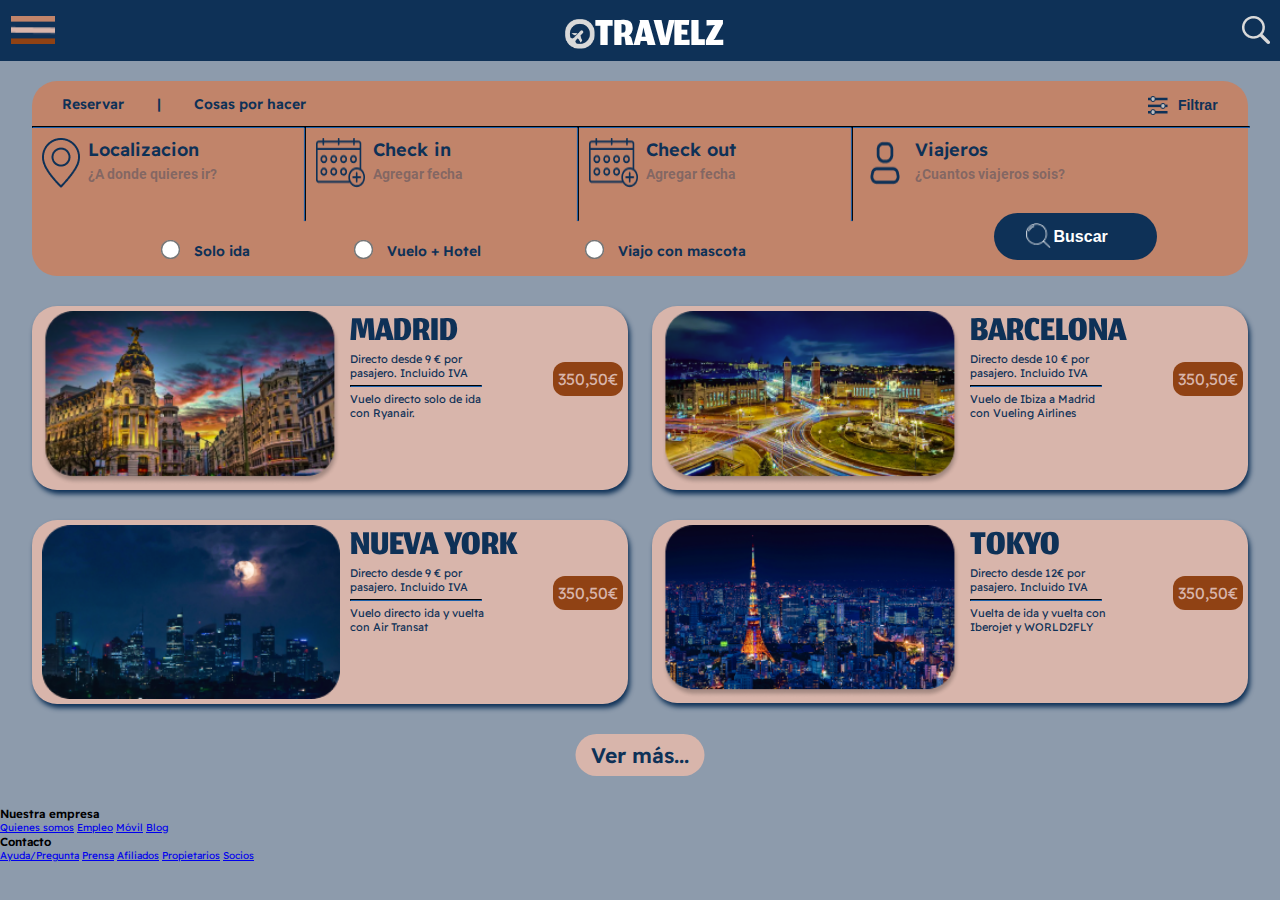
==== index.html @ 7f569a16 "Update index.html" ====
<!DOCTYPE html>
<html lang="en">

<head>
    <meta charset="UTF-8">
    <meta name="viewport" content="width=device-width, initial-scale=1.0">
    <link rel="preconnect" href="https://fonts.googleapis.com">
    <link rel="preconnect" href="https://fonts.gstatic.com" crossorigin>
    <link href="https://fonts.googleapis.com/css2?family=Roboto:wght@400;700;900&display=swap" rel="stylesheet">

    <title>Document</title>
    <link rel="stylesheet" href="estilo.css">
    <title>Travelz</title>
</head>

<body>
    <!--Barra superior con Menu hamburguesa y lupa de búsqueda-->
    <header class="cabecera">
        <button><img src="imagenes/MenuDesplegable+.png" alt="Menu Desplegable"></button>
        <div>
            <img src="imagenes/Symbol.png" alt="simbolo avion">
            <h1>TRAVELZ</h1>
        </div>
        <ul>
            <li><button>Inicio</button></li>
            <li><button>Precios</button></li>
            <li><button>Guia de paises<img src="imagenes/Polygon 2.png" alt="Desplegable"></button></li>
            <li><button>Soporte</button></li>
            <li><button>Idiomas<img src="imagenes/Polygon 2.png" alt="Desplegable"></button></li>
        </ul>
        <button class="btn-buscador"><img src="imagenes\lupa.png" alt="lupa"></button>
    </header>

    <div class="clearfix"></div>

    <!--Formulario para buscar vuelos -->
    <section class="contenedor buscador">
        <div class="contenedor filtros">
            <button><img src="imagenes/filtrar.png" alt="filtrar"><span>Filtrar</span></button>
            <div>
                <a href="#">Reservar</a>
                <span>|</span>
                <a href="#">Cosas por hacer</a>
            </div>
        </div>
        <hr class="separadorForm"/>
        <form action="" class="formulario">
            <div class="localizacion">
                <img src="imagenes/ubicacion.png" alt="ubicacion">
                <label> Localizacion<br />
                    <input type="text" placeholder="¿A donde quieres ir?">
                </label>
            </div>
            <hr>
            <div class="checkin">
                <img src="imagenes/calendario.png" alt="calendario">
                <label> Check in<br />
                    <input type="text" placeholder="Agregar fecha">
                </label>
            </div>
            <hr>
            <div class="checkout">
                <img src="imagenes/calendario.png" alt="calendario">
                <label> Check out<br />
                    <input type="text" placeholder="Agregar fecha">
                </label>
            </div>
            <hr>
            <div class="viajeros">
                <img src="imagenes/Personmonigote.png" alt="monigote">
                <label> Viajeros<br />
                    <input type="text" placeholder="¿Cuantos viajeros sois?">
                </label>
            </div>
            
            <div class="clearfix"></div>

            <div class="opcionales">
                <label for=""><input type="radio" name="radio" id="">Solo ida</label>
                <label for=""><input type="radio" name="radio" id="">Vuelo + Hotel</label>
                <label for=""><input type="radio" name="radio" id="">Viajo con mascota</label>
            </div>
            <div class="btnBuscar">
                <button><img src="imagenes/lupita.png" alt="lupa">Buscar</button>
            </div>
        </form>
    </section>

    <div class="clearfix"></div>

    <!--Cartas de viajes en oferta-->
    <section class="contenedorCards cards">
      <!--   <div class="desc20mad descuento"></div>
        <span class="desc20 desc">-20%</span> -->
        <h2 class="solo-escritorio">DESTINOS DESTACADOS</h2>
        <div id="nuevoContenedorEscritorio">
            <article class="cardViaje">
                <!-- Diego <div class="label-discount"><span>-50%</span></div> -->
                <img src="./imagenes/image 9.png" alt="Foto Madrid">
                <div>
                    <h2>MADRID</h2>
                    <div>
                        <button>350,50€</button>
                        <p>
                            Directo desde 9 € por<br>
                            pasajero. Incluido IVA
                        </p>
                        <hr>
                        <p>
                            Vuelo directo solo de ida<br>
                            con Ryanair.
                        </p>
                    </div>
                </div>
            </article>
    
            <article class="cardViaje">
    <!-- <div class="desc50bcn descuento"></div>
                <span class="desc50 desc">-50%</span> -->
                <img src="./imagenes/image 14.png" alt="Foto Barcelona">
                <div>
                    <h2>BARCELONA</h2>
                    <div>
                        <button>350,50€</button>
                        <p>
                            Directo desde 10 € por<br>
                            pasajero. Incluido IVA
                        </p>
                        <hr>
                        <p>
                            Vuelo de Ibiza a Madrid<br>
                            con Vueling Airlines
                        </p>
                        
                    </div>
                </div>
            </article>
            <article class="cardViaje">
                <img src="./imagenes/image 27.png" alt="Foto Nueva York">
                <div>
                    <h2>NUEVA YORK</h2>
                    <div>
                        <button>350,50€</button>
                        <p>
                            Directo desde 9 € por<br>
                            pasajero. Incluido IVA
                        </p>
                        <hr>
                        <p>
                            Vuelo directo ida y vuelta<br>
                            con Air Transat
                        </p>
                    </div>
                </div>
            </article>
            <article class="cardViaje">
                <img src="./imagenes/image 15.png" alt="Foto Tokyo">
               
                <div>
                    <h2>TOKYO</h2>
                    <div>
                        <button>350,50€</button>
                        <p>
                            Directo desde 12€ por<br>
                            pasajero. Incluido IVA
                        </p>
                        <hr>
                        <p>
                            Vuelta de ida y vuelta con<br>
                            Iberojet y WORLD2FLY
                        </p>
                    </div>
                </div>
            </article>
        </div>
        
        <div class="separadorFloat"></div>
        <button class="btnVerMas">Ver más...</button>
    </section>
    
    <!--Footer para conocer la empresa-->

    <footer class="pie">
        <ul class="redes-sociales">
            <li><a href="#"><img src="./imagenes/facebook.png" alt="Facebook"></a></li>
            <li><a href="#"><img src="./imagenes/twitter-new.png" alt="Twitter"></a></li>
            <li><a href="#"> <img src="./imagenes/instagram.png" alt="Instagram"></a></li>
            <li><a href="#"><img src="./imagenes/tiktok.png" alt="Tiktok"></a></li>
            <li><a href="#"> <img src="./imagenes/whatsapp.png" alt="Whatsapp"></a></li>
        </ul>

        <adress class="contacto">
            <h3>Nuestra empresa</h3>
            <a href="#">Quienes somos</a>
            <a href="#">Empleo</a>
            <a href="#">Móvil</a>
            <a href="#">Blog</a>

            <h3>Contacto</h3>
            <a href="#">Ayuda/Pregunta</a>
            <a href="#">Prensa</a>
            <a href="#">Afiliados</a>
            <a href="#">Propietarios</a>
            <a href="#">Socios</a>
        </adress>



    </footer>

</body>

</html>
---- estilo.css ----
/* Importar las fuentes desde la carpeta local /fonts */

/*Readex Pro*/
@font-face {
    font-family: 'Readex Pro';
    src: url("/fonts/ReadexPro-Bold.ttf");
    font-weight: bold;
}

@font-face {
    font-family: 'Readex Pro';
    src: url("/fonts/ReadexPro-Light.ttf");
    font-weight: lighter;
}

@font-face {
    font-family: 'Readex Pro';
    src: url("/fonts/ReadexPro-Medium.ttf");
    font-weight: normal;
}

@font-face {
    font-family: 'Readex Pro';
    src: url("/fonts/ReadexPro-Regular.ttf");
    font-weight: normal;
}

@font-face {
    font-family: 'Readex Pro';
    src: url("/fonts/ReadexPro-SemiBold.ttf");
    font-weight: bold;
}

@font-face {
    font-family: 'Readex Pro-ExtraLight';
    src: url("/fonts/ReadexPro-ExtraLight.ttf");
}

/*Jomhuria*/
@font-face {
    font-family: 'Jomhuria';
    src: url("fonts/Jomhuria-Regular.ttf");
}

/*Roboto*/
@font-face {
    font-family: 'Roboto';
    src: url("/fonts/Roboto-Black.ttf");
    font-weight: bold;
    font-style: normal;
}

@font-face {
    font-family: 'Roboto';
    src: url("/fonts/Roboto-BlackItalic.ttf");
    font-weight: bold;
    font-style: italic;
}

@font-face {
    font-family: 'Roboto';
    src: url("/fonts/Roboto-Bold.ttf");
    font-weight: bold;
    font-style: normal;
}

@font-face {
    font-family: 'Roboto';
    src: url("/fonts/Roboto-Italic.ttf");
    font-weight: normal;
    font-style: italic;
}

@font-face {
    font-family: 'Roboto';
    src: url("/fonts/Roboto-Light.ttf");
    font-weight: lighter;
    font-style: normal;
}

@font-face {
    font-family: 'Roboto';
    src: url("/fonts/Roboto-LightItalic.ttf");
    font-weight: lighter;
    font-style: italic;
}

/*Resetear los elementos por defecto*/
h1,
h2,
h3,
h4,
div,
hr,
p,
header,
label,
input,
ul,
body,
html,
section,
article,
footer,
figure,
button {
    margin: 0;
    padding: 0;
}

/*Estilos básicos de la página*/
:root{font-size: 10px}
body {
    font-family: 'Readex Pro', sans-serif;
    background-color: #8D9BAC;
    box-sizing: border-box;

}

/*Centrado y ancho de contenedores de elementos*/
.contenedor, .contenedorCards {
    margin: 0 auto;
    width: 95%;
}

.clearfix {
    display: inline;
    visibility: hidden;
    clear: both;
}
/*Quitarle a los botones los estilos por defecto*/
button {
    border-style: none;
    background: none;
    /*Le agrego interactividad.*/
    cursor: pointer;
    pointer-events: auto;
}

/*Quitarle a los botones los estilos por defecto*/
button {
    border-style: none;
    background: none;
}

/*Cabecera menú de arriba*/
.cabecera {
    background-color: #0E3157;
    font-family: 'Jomhuria', sans-serif;
    color: white;
    height: 40px;
    text-align: center;
    padding: 16px 10px 5px 10px;
}


/*Hamburguesa botón menú desplegable*/
.cabecera > button:first-child img {
    width: 45px;
    height: 28px;
}

/*Poner en linea los elementos de la cabecera*/
.cabecera div {
    display: inline-block;
    width: 150px;
}

/*Logo Travelz*/
.cabecera div img {
    width: 30px;
    height: 30px;
    vertical-align: middle;
    margin-top: 3px;
    float: left;
    margin-left: -9px;
}

/*Texto: TRAVELZ*/
.cabecera div h1 {
    text-align: center;
    font-weight: 100;
    font-size: 64px;
    line-height: 45px;
}

/*Flotar imágenes cabecera*/
.cabecera button:first-child {
    float: left;
}

.cabecera button:last-child {
    float: right;
}

/*AHMED*/
@media screen and (min-width: 1024px) {}

@media screen and (min-width: 1366px) {}
@media screen and (max-width: 1919px) {
    .cabecera ul,li{
        display: none;
    }
}
@media screen and (min-width: 1920px) {
    .cabecera {
        background-color: #0E3157;
        font-family: 'Jomhuria', sans-serif;
        color: white;
        height: 125px;
        padding: 16px 10px 5px 10px;
    }
    .cabecera ul{
        width: 1204px;
        margin-top: 55px;
    }
    .cabecera ul,li{
        display: inline-block;
        height: 42px;
        padding-bottom: -10px;
    }
    .cabecera li{
        padding-right: 40px;
    }
    .cabecera li{
        list-style: none;
        margin-right: 40px;
        border-right: 3px solid #8D9BAC;
    }
    .cabecera li:last-child {
        border: none;
    }
    .cabecera li button{
        font-size: 36px;
        color: #8D9BAC;
        font-family:'Roboto', Arial, Helvetica, sans-serif ;
        font-weight: 700;
        
        
    }
    
    .cabecera ul + button img {
        width: 51px;
        height: 51px;
    }
    .cabecera  button img {
        padding-bottom: 5px;
        margin-left: 15px;
    }
    .cabecera ul + button img {
        margin: 35px 65px 0 0;
    }

    .cabecera > button:first-child{
        display: none;
    }

    /*Poner en linea los elementos de la cabecera*/
    .cabecera div {
        width: 444px;
        float:left;
        margin: 35px 0 0 10px;
    }

    /*Logo Travelz*/
    .cabecera div img {
        width: 59px;
        height: 59px;
        float: left;
        margin-left: 15px;
    }

    /*Texto: TRAVELZ*/
    .cabecera div h1 {
        font-weight: 100;
        font-size: 120px;
        line-height: 80px;
        float:left;
    }

}
/*Buscador*/
.buscador {
    background-color: #C1846A;
    border-radius: 25px;
    margin-top: 20px;
    color: #0E3157;
    font-weight: bold;
    padding: 15px 0px;
}


.buscador a {
    color: #0E3157;
    font-weight: bold;
    text-decoration: none;
}

/*Botón de filtrar*/
.filtros img {
    width: 20px;
    height: 20px;
    vertical-align: middle;
}

.filtros {
    color: #0E3157;
    font-size: 14px;
    margin-bottom: 30px;
}

.filtros button {
    float: left;
}

.filtros span {
    font-size: 14px;
    color: #0E3157;
    font-weight: bold;
    margin-left: 10px;
}

.filtros div {
    float: right;
    line-height: 16px;
}

.separadorForm {
    display: none;
}

/*Formulario naranja de vuelos*/
.formulario div {
    font-size: 16px;
    padding: 10px;
}

.formulario .localizacion,
.formulario .checkin,
.formulario .checkout,
.formulario .viajeros {
    margin-left: 14px;
}

.formulario label {
    margin-top: 10px;
}

.formulario img {
    float: left;
    width: 40px;
    height: 50px;
    margin-right: 10px;
    margin-bottom: 5px;
}


.formulario img[alt="ubicacion"] {
    width: 38px;
    margin-right: 21.5px;
}

.formulario img[alt="calendario"] {
    width: 49px;
}

.formulario img[alt="monigote"] {
    width: 44px;
    margin-right: 15px;
}

/*Lineas separadores formulario vuelos*/
hr {
    width: 87%;
    border-color: #0E3157;
    margin-left: 17px;
}

/*Estilos formularios*/
.formulario input[type="text"] {
    border: none;
    background-color: transparent;
}

.formulario input::placeholder {
    font-size: 16px;
    font-family: Roboto;
    font-weight: bold;
    color: #0e31575b;
}

.formulario label {
    font-size: 14px;
}

.formulario button {
    background-color: #0E3157;
    color: white;
    border-radius: 25px;
    width: 265px;
    height: 32.06px;
    font-size: 26px;
    font-weight: bold;
    display: inline-block;
}

.formulario button img {
    width: 25px;
    height: 25px;
    margin-left: 42px;
    margin-right: -50px;
    margin-top: 2px;
}

.btnBuscar {
    text-align: center;
}

/*Estilo input tipo radio de opciones*/
.opcionales {
    margin-top: 12px;
    text-align: center;
}

.opcionales label {
    margin-left: 1%;
}

/*Tablet de pie (iPad Pro)*/
@media screen and (min-width: 1024px) {

    /*Buscador y filtro*/
    .buscador {
        height: 165px;
    }

    .filtros div {
        float: left;
        width: 50%;
    }

    .filtros div span {
        margin-right: 5%;
        margin-left: 5%;
    }

    .filtros button {
        float: right;
    }

    /*Formularios*/
    .separadorForm {
        display: block;
        width: 100%;
        margin-left: 0px;
    }

    .formulario div {
        float: left;
    }


    .formulario hr {
        float: left;
        display: inline-block;
        margin-left: -40px;
        margin-top: 45px;
        margin-right: -46px;
        width: 91.88px;
        transform: rotate(90deg);
    }

    .formulario .localizacion,
    .formulario .checkin,
    .formulario .checkout,
    .formulario .viajeros {
        padding-left: 10px;
        margin-left: 0px;
        width: 20.2%;
    }

    .formulario .viajeros {
        width: 24%;
    }

    .localizacion label,
    .checkin label,
    .checkout label,
    .viajeros label {
        font-size: 18px;
    }

    .localizacion input,
    .checkin input,
    .checkout input,
    .viajeros input {
        width: 65%;
    }

    .formulario img[alt="ubicacion"],
    .formulario img[alt="calendario"],
    .formulario img[alt="monigote"] {
        margin-right: 8px;
    }

    .formulario input::placeholder {
        font-size: 14px;
    }

    /*Botón Buscar*/
    .btnBuscar {
        position: relative;
        bottom: 0px;
        left: 5%;
    }

    .btnBuscar button {
        line-height: 31px;
        font-size: 16px;
        height: 47.22px;
        width: 163.36px;
        padding-left: 10px;
    }

    .btnBuscar button img {
        margin-left: 22px;
    }

    /*Radio buttons*/
    .opcionales {
        text-align: left;
        width: 70%;
        margin-top: 0;
    }

    .opcionales label {
        margin-left: 12%;
    }

    .opcionales input {
        margin-top: 30px;
        margin-right: 2%;
    }

    input[type="radio"] {
        transform: scale(1.5);
    }
}

/*Tablet tumbada (iPad Pro)*/
@media screen and (min-width: 1366px) {

    /*Buscador y filtro*/
    .buscador {
        height: 220px;
    }

    .buscador a,
    .filtros span {
        font-size: 22px;
    }

    .filtros img {
        width: 31.28px;
        height: 29.11px;
        margin-right: 8px;

    }

    /*Formularios*/
    .formulario img[alt="ubicacion"] {
        width: 55px;
        height: auto;
    }

    .formulario img[alt="calendario"],
    .formulario img[alt="monigote"] {
        width: 65px;
        height: auto;
    }

    .formulario .localizacion,
    .formulario .checkin,
    .formulario .checkout,
    .formulario .viajeros {
        margin-top: 10px;
    }

    .localizacion label,
    .checkin label,
    .checkout label,
    .viajeros label {
        font-size: 24px;
    }

    .formulario input::placeholder {
        font-size: 18px;
    }

    .formulario button img {
        margin-right: -30px;
        width: 28px;
        height: auto;
    }

    .btnBuscar button {
        font-size: 26px;
        width: 200px;
        height: 60px;
        border-radius: 200px;
        line-height: 32px;
    }

    .formulario label {
        font-size: 20px;
    }

    /*Radio buttons*/
    input[type="radio"] {
        transform: scale(2);
    }

}

/*Desktop*/
@media screen and (min-width: 1920px) {

    /*Buscador y filtro*/
    .contenedor {
        max-width: 1432.8px;
        padding-top: 15px;
    }

    .buscador {
        height: 287px;
    }

    .filtros img {
        margin-bottom: 3px;
    }

    /*Formularios*/
    .separadorForm {
        margin-top: 50px;
    }

    .formulario hr {
        margin-left: -60px;
        margin-top: 69px;
        margin-right: -60px;
        width: 140px;

    }

    .formulario .localizacion,
    .formulario .checkin,
    .formulario .checkout,
    .formulario .viajeros {
        margin-top: 20px;
    }

    .localizacion label,
    .checkin label,
    .checkout label,
    .viajeros label {
        margin-top: 5px;
        font-size: 32px;
        line-height: 34px;
    }

    .formulario input {
        height: 22px;
    }

    .formulario input::placeholder {
        font-size: 20px;
    }

    .formulario button img {
        width: 40px;
    }

    /*Botón buscar*/
    .btnBuscar {
        bottom: -15px;
    }

    .btnBuscar button {
        font-size: 36px;
        width: 238px;
        height: 72.08px;
        border-radius: 450px;
        line-height: 43px;
    }

    /*Radio buttons*/
    .opcionales {
        margin-top: 30px;
    }

    input[type="radio"] {
        transform: scale(2.5);
    }
}

/*Cartas de viajes*/
.solo-escritorio{
    display: none;
}
.cards {
    margin-top: 30px;
    position:relative;
}

.cardViaje {
    background-color: #d8b5ab;
    border-radius: 25px;
    height: 110px;
    margin-bottom: 30px;
    padding-bottom: 5px;
    /* position:relative; */
}

/* 
codigo label-discount de Diego 
.label-discount{
    width: 110px;
    height: 90px;
    background-color: #904214;
    transform: rotate(-45deg);
    position: absolute;
    top: -45%;
    left: -15%;
    
}
.label-discount :only-child{
    position: absolute;
    bottom: 0;
    left: 50%;
    translate: -50%;
    color:white;
    font-family: 'Readex Pro';
    font-weight: 700;
    font-size: 20px;
    line-height: 25px;
} */
.cardViaje:nth-of-type(2) {
    box-shadow: 2px 4px 5px #DE683C;
}

/*Descuento Madrid y Barcelona*/
/* .descuento {
    border-left: 34.5px solid #904214;
    border-right: 34.5px solid transparent;
    border-top: 34.5px solid #904214;
    border-bottom: 34.5px solid transparent;
}

.desc {
    transform: rotate(-45deg);
    text-shadow: 1px 1px 3px rgb(61, 61, 61);
    font-size: 20px;
    font-weight: bold;
    color: white;
}

.desc20 {
    position: absolute;
    top: 571px;
    left: 3px;
}

.desc50 {
    position: absolute;
    top: 701px;
    left: 3px;
}

.desc20mad {
    position: absolute;
    top: 560px;
    left: 9px;

} */
/* 
.desc50bcn {
    position: absolute;
    top: 682px;
    left: 9px;
} */


.cardViaje img {
    float: left;
    border-radius: 25px;
    width: 114px;
    margin-top: 5px;
    height: 98px;
    margin-right: 10px;
    margin-left: 10px;
}

.cardViaje button {
    float: right;
    width: auto;
    padding: 10px 3px;
    border-radius: 15px;
    background-color: #904214;
    color: #d8b5ab;
    font-size: 1.6rem;
    font-family: "Readex Pro";
    margin-right: 12px;
    

}

.cardViaje div {
    color: #0E3157;
   
}

.cardViaje div h2 {
    font-family: 'Jomhuria';
    font-size: 5rem;
    font-weight: 400;
}
.cardViaje div div{
    margin-top: -12px;
}
.cardViaje div div {
    font-family: 'Readex Pro';
    font-size: 1.1rem;
}

.cardViaje div div hr {
    width: 130px;
    margin-bottom: 5px;
    margin-top: 5px;
}

.separadorFloat {
    clear: both;
    content: none;
}

.btnVerMas {
    font-family: "Readex Pro";
    font-size: 2.1rem;
    font-weight: 600;
    background-color: #D8B5AB;
    color: #0E3157;
    width: 129px;
    height: 42px;
    border-radius: 25px;
    margin-bottom: 30px;
    position: relative;
    left: 50%;
    transform: translate(-50%);
}

/*DIEGO*/
@media screen and (min-width: 1024px) {
    .cardViaje {
        width: 49%;
        height: auto;
    }

    .cardViaje:nth-child(odd) {
        float: left;
        margin-right: 5px;
    }

    .cardViaje:nth-child(even) {
        float: right;
    }

    .cardViaje img {
        width: 50%;
        height: auto;
    }

    .cardViaje div h2 {
        font-size:5.6rem;
    }
    .cardViaje div div{
        margin-top: -10px;
    }
    .cardViaje img {
        margin-right: 10px;
    }
    
    .cardViaje div div button {
        margin-top: 10px;
        float: right;
        width: auto;
        padding: 7px 5px;
        border-radius: 12px;
        background-color: #904214;
        color: #d8b5ab;
        font-size: 1.6rem;
        font-family: "Readex Pro";
        margin-right: 5px;
    
    }
    .cardViaje:nth-child(1n-1) {
        box-shadow: 2px 4px 5px  #0E3157;
    }
    

}

@media screen and (min-width: 1366px) {
    .cardViaje div h2 {
        font-size: 8rem;
    }
    .cardViaje div div button {
        padding: 8px 10px;
        font-size: 2.2rem;
        margin-right: 15px;
    }
    .cardViaje div div {
        font-size: 1.5rem;
        
    }
    .cardViaje div div hr{
        width: 27%;
    }
    .cardViaje img {
        width: 47%;
    }
    .btnVerMas {
        width: 180px;
        height: 60px;
        font-size: 2.5rem;
    }
}


@media screen and (min-width: 1920px) {
.solo-escritorio{
        display: block;
        font-family: 'Readex Pro';
        font-size: 6.5rem;
        font-weight: 700;
        color: #D9D9D9;
        text-align:center;
        margin-bottom: 40px;
        margin-top: 20px;
    }
section.cards.contenedorCards{
        background-image: url(imagenes/DestinosDestacados-Transparente.png);
        background-size: cover;
        min-width: 100vw;
        margin-top: 60px;
        }
#nuevoContenedorEscritorio > .cardViaje {
  width: 31.5%;
  height: 230px;
}   
#nuevoContenedorEscritorio > .cardViaje:nth-child(odd) {
   margin-left: 8%;
  }   
#nuevoContenedorEscritorio > .cardViaje:nth-child(even) {
    margin-right: 8%;
    
   }   

.cardViaje img{
    width: 232px;
    height: 197px;
    margin-top: 18px;
}
.cardViaje div h2{
    font-size: 6.6rem;
    margin-top: 25px;
}
.cardViaje div div {
    font-size: 1.6rem;
}
.cardViaje div div button{
    padding: 18px;
}
/* Footer*/
.pie {
    padding: 20px;
    background-color: #0E3157;
    color: white;
    font-family: "Readex Pro-ExtraLight";
    font-weight: 600;
    letter-spacing: 2px;
}

.pie h3 {
    font-size: 28px;
}

.pie h3:last-of-type {
    margin-top: 30px;
}

.pie a {
    margin: 10px;
    text-decoration: none;
    font-size: 19px;
    color: white;

}

.contacto a {
    display: block;
    text-decoration: none;
    color: white;
}

.pie ul {
    float: right;
    list-style: none;
    margin-top: 60px;
}

.pie ul li img {
    width: 40px;
    padding: 7px;
}

/*IVAN*/
@media screen and (min-width: 1024px) {
    /* .pie {
        background-color: aqua;
    } */
}

@media screen and (min-width: 1366px) {}

@media screen and (min-width: 1920px) {}
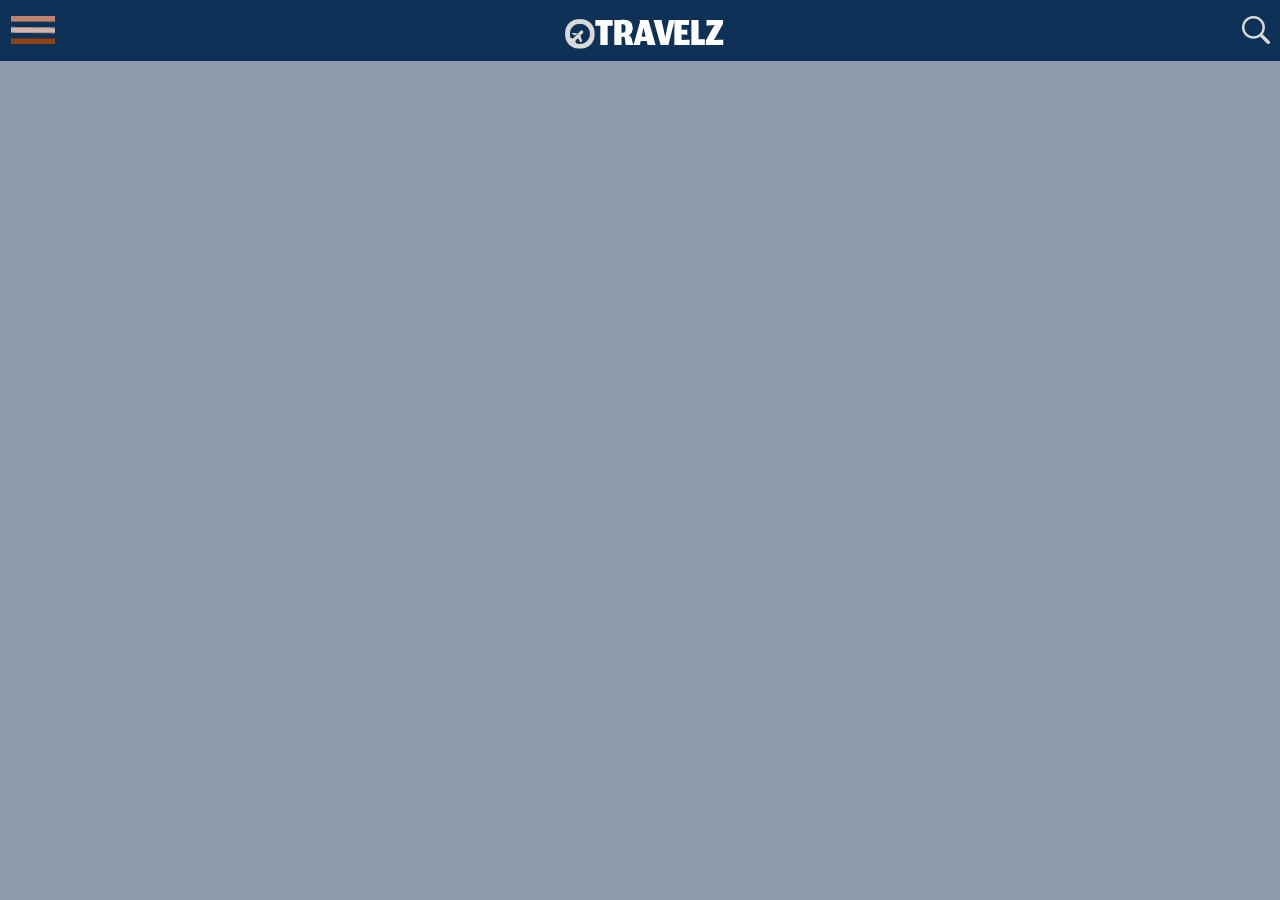
==== commit ff548646: "Fix footer por Christian y agregada foto hero" ====
--- a/index.html
+++ b/index.html
@@ -21,17 +21,21 @@
             <img src="imagenes/Symbol.png" alt="simbolo avion">
             <h1>TRAVELZ</h1>
         </div>
-        <ul>
-            <li><button>Inicio</button></li>
-            <li><button>Precios</button></li>
-            <li><button>Guia de paises<img src="imagenes/Polygon 2.png" alt="Desplegable"></button></li>
-            <li><button>Soporte</button></li>
-            <li><button>Idiomas<img src="imagenes/Polygon 2.png" alt="Desplegable"></button></li>
-        </ul>
         <button class="btn-buscador"><img src="imagenes\lupa.png" alt="lupa"></button>
     </header>
 
     <div class="clearfix"></div>
+
+    <div class="fotoHero">Hidden salvo en Desktop
+        <!-- <figure>
+            <img src="imagenes/image 23.png" alt="Foto ciudad nocturna 1" />
+            <img src="imagenes/image 22.png" alt="Foto ciudad nocturna 2" />
+            <img src="imagenes/image 26.png" alt="Foto ciudad nocturna 3" />
+            <img src="imagenes/image 25.png" alt="Foto ciudad nocturna 4" />
+        </figure>
+    </div>
+
+    <div class="clearfix"></div> -->
 
     <!--Formulario para buscar vuelos -->
     <section class="contenedor buscador">
@@ -43,7 +47,7 @@
                 <a href="#">Cosas por hacer</a>
             </div>
         </div>
-        <hr class="separadorForm"/>
+        <hr class="separadorForm" />
         <form action="" class="formulario">
             <div class="localizacion">
                 <img src="imagenes/ubicacion.png" alt="ubicacion">
@@ -72,7 +76,7 @@
                     <input type="text" placeholder="¿Cuantos viajeros sois?">
                 </label>
             </div>
-            
+
             <div class="clearfix"></div>
 
             <div class="opcionales">
@@ -90,7 +94,7 @@
 
     <!--Cartas de viajes en oferta-->
     <section class="contenedorCards cards">
-      <!--   <div class="desc20mad descuento"></div>
+        <!--   <div class="desc20mad descuento"></div>
         <span class="desc20 desc">-20%</span> -->
         <h2 class="solo-escritorio">DESTINOS DESTACADOS</h2>
         <div id="nuevoContenedorEscritorio">
@@ -113,9 +117,9 @@
                     </div>
                 </div>
             </article>
-    
-            <article class="cardViaje">
-    <!-- <div class="desc50bcn descuento"></div>
+
+            <article class="cardViaje">
+                <!-- <div class="desc50bcn descuento"></div>
                 <span class="desc50 desc">-50%</span> -->
                 <img src="./imagenes/image 14.png" alt="Foto Barcelona">
                 <div>
@@ -131,7 +135,7 @@
                             Vuelo de Ibiza a Madrid<br>
                             con Vueling Airlines
                         </p>
-                        
+
                     </div>
                 </div>
             </article>
@@ -155,7 +159,7 @@
             </article>
             <article class="cardViaje">
                 <img src="./imagenes/image 15.png" alt="Foto Tokyo">
-               
+
                 <div>
                     <h2>TOKYO</h2>
                     <div>
@@ -173,11 +177,11 @@
                 </div>
             </article>
         </div>
-        
+
         <div class="separadorFloat"></div>
         <button class="btnVerMas">Ver más...</button>
     </section>
-    
+
     <!--Footer para conocer la empresa-->
 
     <footer class="pie">
@@ -210,4 +214,4 @@
 
 </body>
 
-</html>
+</html>--- a/estilo.css
+++ b/estilo.css
@@ -109,7 +109,10 @@
 }
 
 /*Estilos básicos de la página*/
-:root{font-size: 10px}
+:root {
+    font-size: 10px
+}
+
 body {
     font-family: 'Readex Pro', sans-serif;
     background-color: #8D9BAC;
@@ -118,7 +121,8 @@
 }
 
 /*Centrado y ancho de contenedores de elementos*/
-.contenedor, .contenedorCards {
+.contenedor,
+.contenedorCards {
     margin: 0 auto;
     width: 95%;
 }
@@ -127,20 +131,6 @@
     display: inline;
     visibility: hidden;
     clear: both;
-}
-/*Quitarle a los botones los estilos por defecto*/
-button {
-    border-style: none;
-    background: none;
-    /*Le agrego interactividad.*/
-    cursor: pointer;
-    pointer-events: auto;
-}
-
-/*Quitarle a los botones los estilos por defecto*/
-button {
-    border-style: none;
-    background: none;
 }
 
 /*Cabecera menú de arriba*/
@@ -153,9 +143,17 @@
     padding: 16px 10px 5px 10px;
 }
 
+/*Quitarle a los botones los estilos por defecto*/
+button {
+    border-style: none;
+    background: none;
+    /*Le agrego interactividad.*/
+    cursor: pointer;
+    pointer-events: auto;
+}
 
 /*Hamburguesa botón menú desplegable*/
-.cabecera > button:first-child img {
+.cabecera button:first-child img {
     width: 45px;
     height: 28px;
 }
@@ -194,91 +192,28 @@
 }
 
 /*AHMED*/
-@media screen and (min-width: 1024px) {}
+@media screen and (min-width: 1024px) {
+    /* .cabecera {
+        background-color: aqua;
+    } */
+}
 
 @media screen and (min-width: 1366px) {}
-@media screen and (max-width: 1919px) {
-    .cabecera ul,li{
-        display: none;
-    }
-}
+
+@media screen and (min-width: 1920px) {}
+
+
+.fotoHero {
+    display: none;
+}
+
 @media screen and (min-width: 1920px) {
-    .cabecera {
-        background-color: #0E3157;
-        font-family: 'Jomhuria', sans-serif;
-        color: white;
-        height: 125px;
-        padding: 16px 10px 5px 10px;
-    }
-    .cabecera ul{
-        width: 1204px;
-        margin-top: 55px;
-    }
-    .cabecera ul,li{
-        display: inline-block;
-        height: 42px;
-        padding-bottom: -10px;
-    }
-    .cabecera li{
-        padding-right: 40px;
-    }
-    .cabecera li{
-        list-style: none;
-        margin-right: 40px;
-        border-right: 3px solid #8D9BAC;
-    }
-    .cabecera li:last-child {
-        border: none;
-    }
-    .cabecera li button{
-        font-size: 36px;
-        color: #8D9BAC;
-        font-family:'Roboto', Arial, Helvetica, sans-serif ;
-        font-weight: 700;
-        
-        
-    }
-    
-    .cabecera ul + button img {
-        width: 51px;
-        height: 51px;
-    }
-    .cabecera  button img {
-        padding-bottom: 5px;
-        margin-left: 15px;
-    }
-    .cabecera ul + button img {
-        margin: 35px 65px 0 0;
-    }
-
-    .cabecera > button:first-child{
-        display: none;
-    }
-
-    /*Poner en linea los elementos de la cabecera*/
-    .cabecera div {
-        width: 444px;
-        float:left;
-        margin: 35px 0 0 10px;
-    }
-
-    /*Logo Travelz*/
-    .cabecera div img {
-        width: 59px;
-        height: 59px;
+    .fotoHero {
+        display: block;
         float: left;
-        margin-left: 15px;
-    }
-
-    /*Texto: TRAVELZ*/
-    .cabecera div h1 {
-        font-weight: 100;
-        font-size: 120px;
-        line-height: 80px;
-        float:left;
-    }
-
-}
+    }
+}
+
 /*Buscador*/
 .buscador {
     background-color: #C1846A;
@@ -704,12 +639,13 @@
 }
 
 /*Cartas de viajes*/
-.solo-escritorio{
+.solo-escritorio {
     display: none;
 }
+
 .cards {
     margin-top: 30px;
-    position:relative;
+    position: relative;
 }
 
 .cardViaje {
@@ -810,13 +746,13 @@
     font-size: 1.6rem;
     font-family: "Readex Pro";
     margin-right: 12px;
-    
+
 
 }
 
 .cardViaje div {
     color: #0E3157;
-   
+
 }
 
 .cardViaje div h2 {
@@ -824,9 +760,11 @@
     font-size: 5rem;
     font-weight: 400;
 }
-.cardViaje div div{
+
+.cardViaje div div {
     margin-top: -12px;
 }
+
 .cardViaje div div {
     font-family: 'Readex Pro';
     font-size: 1.1rem;
@@ -880,15 +818,17 @@
     }
 
     .cardViaje div h2 {
-        font-size:5.6rem;
-    }
-    .cardViaje div div{
+        font-size: 5.6rem;
+    }
+
+    .cardViaje div div {
         margin-top: -10px;
     }
+
     .cardViaje img {
         margin-right: 10px;
     }
-    
+
     .cardViaje div div button {
         margin-top: 10px;
         float: right;
@@ -900,12 +840,13 @@
         font-size: 1.6rem;
         font-family: "Readex Pro";
         margin-right: 5px;
-    
-    }
+
+    }
+
     .cardViaje:nth-child(1n-1) {
-        box-shadow: 2px 4px 5px  #0E3157;
-    }
-    
+        box-shadow: 2px 4px 5px #0E3157;
+    }
+
 
 }
 
@@ -913,21 +854,26 @@
     .cardViaje div h2 {
         font-size: 8rem;
     }
+
     .cardViaje div div button {
         padding: 8px 10px;
         font-size: 2.2rem;
         margin-right: 15px;
     }
+
     .cardViaje div div {
         font-size: 1.5rem;
-        
-    }
-    .cardViaje div div hr{
+
+    }
+
+    .cardViaje div div hr {
         width: 27%;
     }
+
     .cardViaje img {
         width: 47%;
     }
+
     .btnVerMas {
         width: 180px;
         height: 60px;
@@ -937,49 +883,58 @@
 
 
 @media screen and (min-width: 1920px) {
-.solo-escritorio{
+    .solo-escritorio {
         display: block;
         font-family: 'Readex Pro';
         font-size: 6.5rem;
         font-weight: 700;
         color: #D9D9D9;
-        text-align:center;
+        text-align: center;
         margin-bottom: 40px;
         margin-top: 20px;
     }
-section.cards.contenedorCards{
+
+    section.cards.contenedorCards {
         background-image: url(imagenes/DestinosDestacados-Transparente.png);
         background-size: cover;
         min-width: 100vw;
         margin-top: 60px;
-        }
-#nuevoContenedorEscritorio > .cardViaje {
-  width: 31.5%;
-  height: 230px;
-}   
-#nuevoContenedorEscritorio > .cardViaje:nth-child(odd) {
-   margin-left: 8%;
-  }   
-#nuevoContenedorEscritorio > .cardViaje:nth-child(even) {
-    margin-right: 8%;
-    
-   }   
-
-.cardViaje img{
-    width: 232px;
-    height: 197px;
-    margin-top: 18px;
-}
-.cardViaje div h2{
-    font-size: 6.6rem;
-    margin-top: 25px;
-}
-.cardViaje div div {
-    font-size: 1.6rem;
-}
-.cardViaje div div button{
-    padding: 18px;
-}
+    }
+
+    #nuevoContenedorEscritorio>.cardViaje {
+        width: 31.5%;
+        height: 230px;
+    }
+
+    #nuevoContenedorEscritorio>.cardViaje:nth-child(odd) {
+        margin-left: 8%;
+    }
+
+    #nuevoContenedorEscritorio>.cardViaje:nth-child(even) {
+        margin-right: 8%;
+
+    }
+
+    .cardViaje img {
+        width: 232px;
+        height: 197px;
+        margin-top: 18px;
+    }
+
+    .cardViaje div h2 {
+        font-size: 6.6rem;
+        margin-top: 25px;
+    }
+
+    .cardViaje div div {
+        font-size: 1.6rem;
+    }
+
+    .cardViaje div div button {
+        padding: 18px;
+    }
+}
+
 /* Footer*/
 .pie {
     padding: 20px;
@@ -1023,13 +978,11 @@
     padding: 7px;
 }
 
+
 /*IVAN*/
-@media screen and (min-width: 1024px) {
-    /* .pie {
-        background-color: aqua;
-    } */
+/* @media screen and (min-width: 1024px) {
 }
 
 @media screen and (min-width: 1366px) {}
 
-@media screen and (min-width: 1920px) {}
+@media screen and (min-width: 1920px) {} */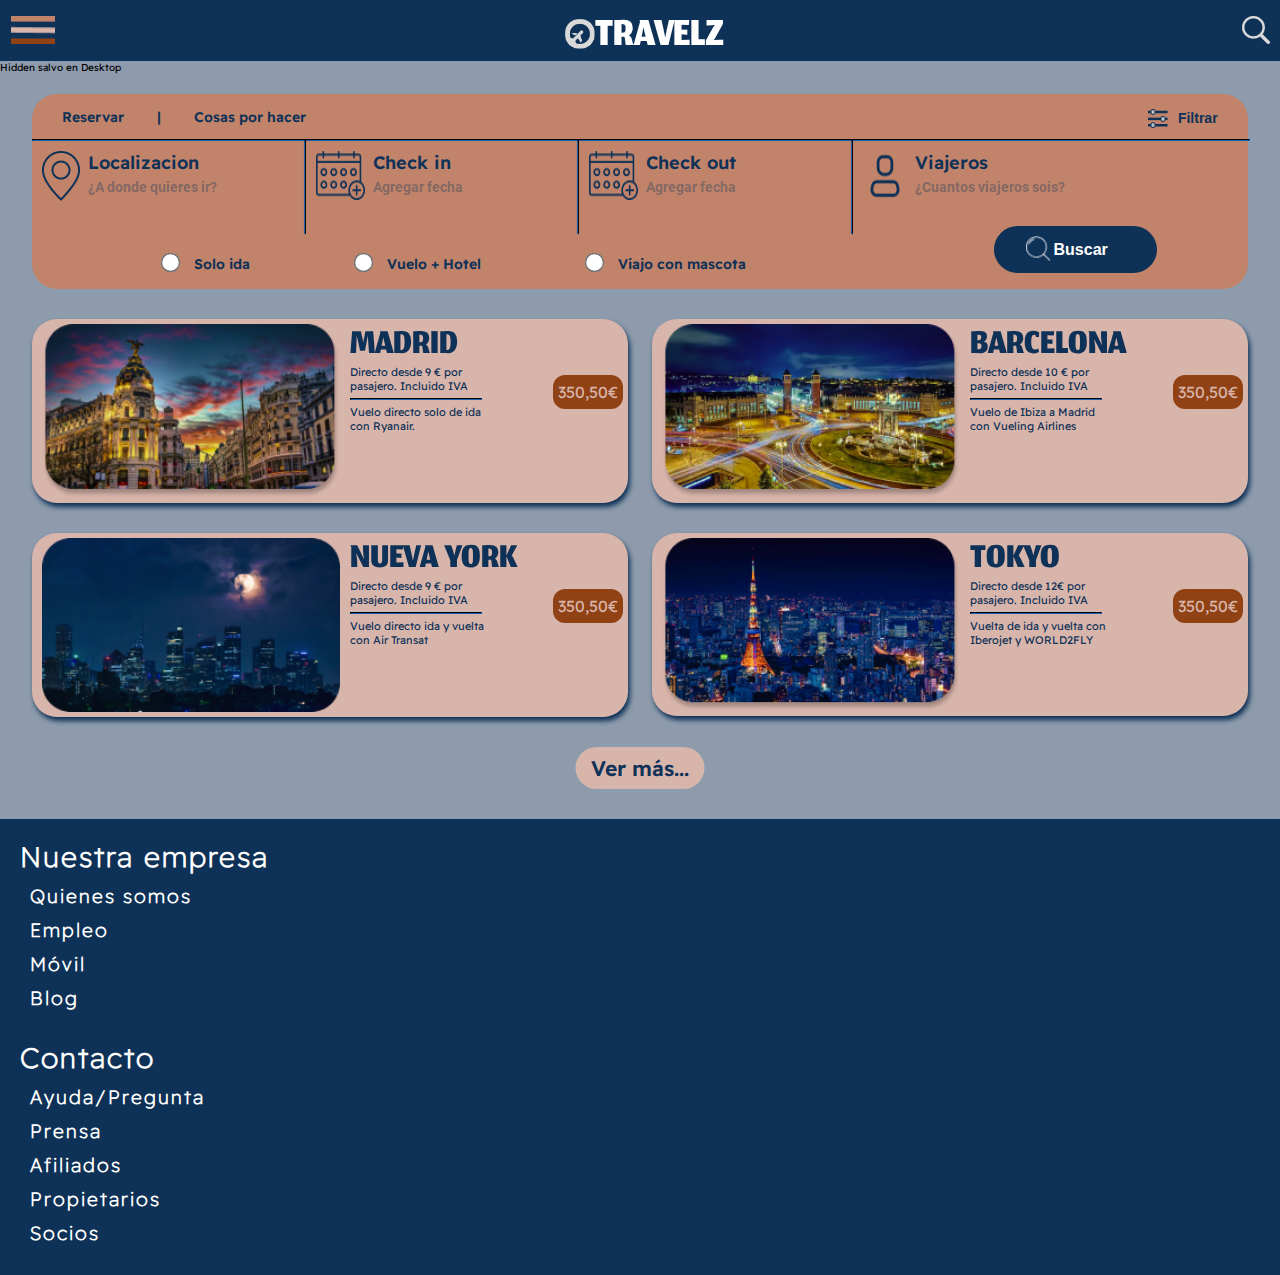
==== commit 007098e2: "Merge branch 'main' of https://github.com/Christian-Gimenez/MaquetacionCSS_Travelz" ====
--- a/index.html
+++ b/index.html
@@ -21,6 +21,13 @@
             <img src="imagenes/Symbol.png" alt="simbolo avion">
             <h1>TRAVELZ</h1>
         </div>
+        <ul>
+            <li><button>Inicio</button></li>
+            <li><button>Precios</button></li>
+            <li><button>Guia de paises<img src="imagenes/Polygon 2.png" alt="Desplegable"></button></li>
+            <li><button>Soporte</button></li>
+            <li><button>Idiomas<img src="imagenes/Polygon 2.png" alt="Desplegable"></button></li>
+        </ul>
         <button class="btn-buscador"><img src="imagenes\lupa.png" alt="lupa"></button>
     </header>
 
@@ -214,4 +221,4 @@
 
 </body>
 
-</html>+</html>
--- a/estilo.css
+++ b/estilo.css
@@ -132,6 +132,20 @@
     visibility: hidden;
     clear: both;
 }
+/*Quitarle a los botones los estilos por defecto*/
+button {
+    border-style: none;
+    background: none;
+    /*Le agrego interactividad.*/
+    cursor: pointer;
+    pointer-events: auto;
+}
+
+/*Quitarle a los botones los estilos por defecto*/
+button {
+    border-style: none;
+    background: none;
+}
 
 /*Cabecera menú de arriba*/
 .cabecera {
@@ -143,17 +157,9 @@
     padding: 16px 10px 5px 10px;
 }
 
-/*Quitarle a los botones los estilos por defecto*/
-button {
-    border-style: none;
-    background: none;
-    /*Le agrego interactividad.*/
-    cursor: pointer;
-    pointer-events: auto;
-}
 
 /*Hamburguesa botón menú desplegable*/
-.cabecera button:first-child img {
+.cabecera > button:first-child img {
     width: 45px;
     height: 28px;
 }
@@ -191,27 +197,88 @@
     float: right;
 }
 
-/*AHMED*/
-@media screen and (min-width: 1024px) {
-    /* .cabecera {
-        background-color: aqua;
-    } */
-}
-
 @media screen and (min-width: 1366px) {}
-
-@media screen and (min-width: 1920px) {}
-
-
-.fotoHero {
-    display: none;
-}
-
+@media screen and (max-width: 1919px) {
+    .cabecera ul,li{
+        display: none;
+    }
+}
 @media screen and (min-width: 1920px) {
-    .fotoHero {
-        display: block;
+    .cabecera {
+        background-color: #0E3157;
+        font-family: 'Jomhuria', sans-serif;
+        color: white;
+        height: 125px;
+        padding: 16px 10px 5px 10px;
+    }
+    .cabecera ul{
+        width: 1204px;
+        margin-top: 55px;
+    }
+    .cabecera ul,li{
+        display: inline-block;
+        height: 42px;
+        padding-bottom: -10px;
+    }
+    .cabecera li{
+        padding-right: 40px;
+    }
+    .cabecera li{
+        list-style: none;
+        margin-right: 40px;
+        border-right: 3px solid #8D9BAC;
+    }
+    .cabecera li:last-child {
+        border: none;
+    }
+    .cabecera li button{
+        font-size: 36px;
+        color: #8D9BAC;
+        font-family:'Roboto', Arial, Helvetica, sans-serif ;
+        font-weight: 700;
+        
+        
+    }
+    
+    .cabecera ul + button img {
+        width: 51px;
+        height: 51px;
+    }
+    .cabecera  button img {
+        padding-bottom: 5px;
+        margin-left: 15px;
+    }
+    .cabecera ul + button img {
+        margin: 35px 65px 0 0;
+    }
+
+    .cabecera > button:first-child{
+        display: none;
+    }
+
+    /*Poner en linea los elementos de la cabecera*/
+    .cabecera div {
+        width: 444px;
+        float:left;
+        margin: 35px 0 0 10px;
+    }
+
+    /*Logo Travelz*/
+    .cabecera div img {
+        width: 59px;
+        height: 59px;
         float: left;
-    }
+        margin-left: 15px;
+    }
+
+    /*Texto: TRAVELZ*/
+    .cabecera div h1 {
+        font-weight: 100;
+        font-size: 120px;
+        line-height: 80px;
+        float:left;
+    }
+
 }
 
 /*Buscador*/
@@ -985,4 +1052,4 @@
 
 @media screen and (min-width: 1366px) {}
 
-@media screen and (min-width: 1920px) {} */+@media screen and (min-width: 1920px) {}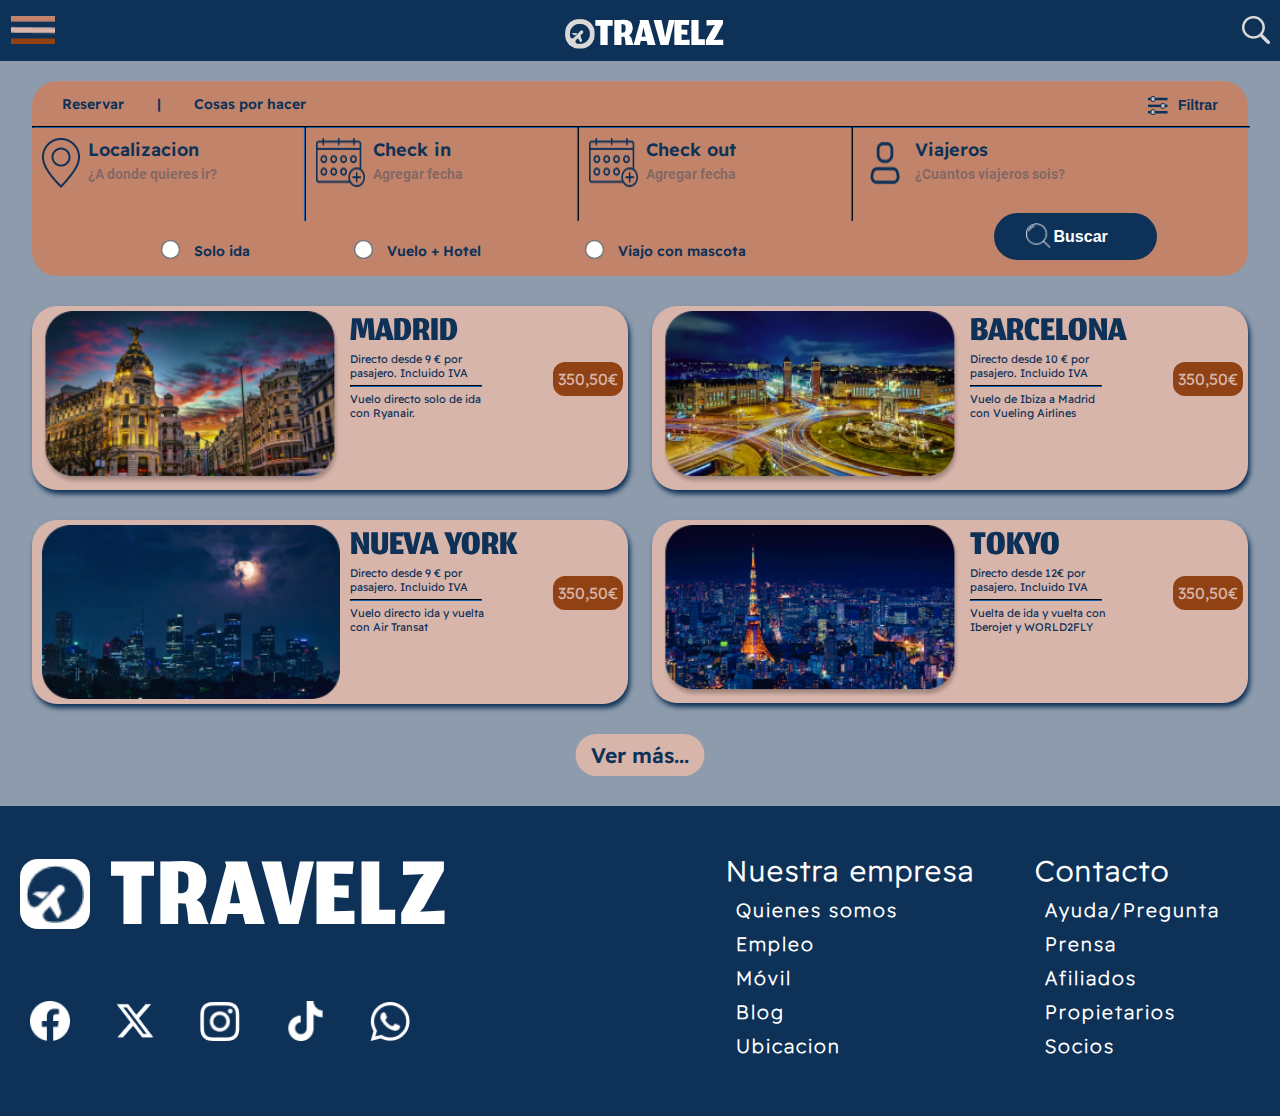
==== commit b9c5e4a0: "Footer Ivan corregido por Christian + Foto hero" ====
--- a/index.html
+++ b/index.html
@@ -31,18 +31,14 @@
         <button class="btn-buscador"><img src="imagenes\lupa.png" alt="lupa"></button>
     </header>
 
+    <figure class="fotoHero"><!--Hidden salvo en Desktop-->
+        <img src="./imagenes/image 23.png" alt="Foto ciudad nocturna 1" />
+        <img src="./imagenes/image 22.png" alt="Foto ciudad nocturna 2" />
+        <img src="./imagenes/image 26.png" alt="Foto ciudad nocturna 3" />
+        <img src="./imagenes/image 25.png" alt="Foto ciudad nocturna 4" />
+    </figure>
+
     <div class="clearfix"></div>
-
-    <div class="fotoHero">Hidden salvo en Desktop
-        <!-- <figure>
-            <img src="imagenes/image 23.png" alt="Foto ciudad nocturna 1" />
-            <img src="imagenes/image 22.png" alt="Foto ciudad nocturna 2" />
-            <img src="imagenes/image 26.png" alt="Foto ciudad nocturna 3" />
-            <img src="imagenes/image 25.png" alt="Foto ciudad nocturna 4" />
-        </figure>
-    </div>
-
-    <div class="clearfix"></div> -->
 
     <!--Formulario para buscar vuelos -->
     <section class="contenedor buscador">
@@ -191,8 +187,12 @@
 
     <!--Footer para conocer la empresa-->
 
-    <footer class="pie">
-        <ul class="redes-sociales">
+    <footer class="pie movil">
+        <div class="logoTravelzFooter">
+            <img src="imagenes/a.png" alt="logo"><span>TRAVELZ</span>
+        </div>
+ 
+        <ul class="redes">
             <li><a href="#"><img src="./imagenes/facebook.png" alt="Facebook"></a></li>
             <li><a href="#"><img src="./imagenes/twitter-new.png" alt="Twitter"></a></li>
             <li><a href="#"> <img src="./imagenes/instagram.png" alt="Instagram"></a></li>
@@ -200,25 +200,66 @@
             <li><a href="#"> <img src="./imagenes/whatsapp.png" alt="Whatsapp"></a></li>
         </ul>
 
-        <adress class="contacto">
-            <h3>Nuestra empresa</h3>
-            <a href="#">Quienes somos</a>
-            <a href="#">Empleo</a>
-            <a href="#">Móvil</a>
-            <a href="#">Blog</a>
-
-            <h3>Contacto</h3>
-            <a href="#">Ayuda/Pregunta</a>
-            <a href="#">Prensa</a>
-            <a href="#">Afiliados</a>
-            <a href="#">Propietarios</a>
-            <a href="#">Socios</a>
-        </adress>
+        <div class="contacto">
+            <div class="contacto-izq">
+                <h3>Nuestra empresa</h3>
+                <a href="#">Quienes somos</a>
+                <a href="#">Empleo</a>
+                <a href="#">Móvil</a>
+                <a href="#">Blog</a>
+                <a href="#">Ubicacion</a>
+            </div>
+            
+            <div class="contacto-der">
+                <h3>Contacto</h3>
+                <a href="#">Ayuda/Pregunta</a>
+                <a href="#">Prensa</a>
+                <a href="#">Afiliados</a>
+                <a href="#">Propietarios</a>
+                <a href="#">Socios</a>
+            </div>
+        </div>
 
 
 
     </footer>
+    <!-- <footer class="noMostrar pie1">
+        <div class="imagenFondo">
+            <img src="imagenes/a.png" alt="logo"><span>TRAVELZ</span>
+        </div>
+        <div class="redes">
+            <a href="#"><img src="imagenes/facebook.png" alt="Facebook"></a>
+            <a href="#"><img src="imagenes/twitter-new.png" alt="Twitter"></a>
+            <a href="#"> <img src="./imagenes/instagram.png" alt="Instagram"></a>
+            <a href="#"><img src="./imagenes/tiktok.png" alt="Tiktok"></a>
+            <a href="#"> <img src="./imagenes/whatsapp.png" alt="Whatsapp"></a>
+        </div>
+        <div class="clearfix"></div>
+        <div class="contacto1">
+            <div class="izq">
+                <h3>Nuestra empresa</h3>
+                <a href="#">Quienes somos</a>
+                <a href="#">Empleo</a>
+                <a href="#">Móvil</a>
+                <a href="#">Blog</a>
+                <a href="#">Ubicacion</a>
+
+            </div>
+            <div class="derecha">
+                <h3>Contacto</h3>
+                <a href="#">Ayuda/Pregunta</a>
+                <a href="#">Prensa</a>
+                <a href="#">Afiliados</a>
+                <a href="#">Propietarios</a>
+                <a href="#">Socios</a>
+            </div>
+        </div>
+       
+
+
+    </footer> -->
+
 
 </body>
 
-</html>
+</html>--- a/estilo.css
+++ b/estilo.css
@@ -96,6 +96,7 @@
 header,
 label,
 input,
+figure,
 ul,
 body,
 html,
@@ -128,10 +129,10 @@
 }
 
 .clearfix {
-    display: inline;
     visibility: hidden;
     clear: both;
 }
+
 /*Quitarle a los botones los estilos por defecto*/
 button {
     border-style: none;
@@ -141,11 +142,6 @@
     pointer-events: auto;
 }
 
-/*Quitarle a los botones los estilos por defecto*/
-button {
-    border-style: none;
-    background: none;
-}
 
 /*Cabecera menú de arriba*/
 .cabecera {
@@ -159,7 +155,7 @@
 
 
 /*Hamburguesa botón menú desplegable*/
-.cabecera > button:first-child img {
+.cabecera>button:first-child img {
     width: 45px;
     height: 28px;
 }
@@ -197,12 +193,19 @@
     float: right;
 }
 
+/*AHMED*/
+@media screen and (min-width: 1024px) {}
+
 @media screen and (min-width: 1366px) {}
+
 @media screen and (max-width: 1919px) {
-    .cabecera ul,li{
+
+    .cabecera ul,
+    .cabecera li {
         display: none;
     }
 }
+
 @media screen and (min-width: 1920px) {
     .cabecera {
         background-color: #0E3157;
@@ -211,55 +214,64 @@
         height: 125px;
         padding: 16px 10px 5px 10px;
     }
-    .cabecera ul{
+
+    .cabecera ul {
         width: 1204px;
         margin-top: 55px;
     }
-    .cabecera ul,li{
+
+    .cabecera ul,
+    li {
         display: inline-block;
         height: 42px;
         padding-bottom: -10px;
     }
-    .cabecera li{
+
+    .cabecera li {
         padding-right: 40px;
     }
-    .cabecera li{
+
+    .cabecera li {
         list-style: none;
         margin-right: 40px;
         border-right: 3px solid #8D9BAC;
     }
+
     .cabecera li:last-child {
         border: none;
     }
-    .cabecera li button{
+
+    .cabecera li button {
         font-size: 36px;
         color: #8D9BAC;
-        font-family:'Roboto', Arial, Helvetica, sans-serif ;
+        font-family: 'Roboto', Arial, Helvetica, sans-serif;
         font-weight: 700;
-        
-        
-    }
-    
-    .cabecera ul + button img {
+
+
+    }
+
+    .cabecera ul+button img {
         width: 51px;
         height: 51px;
     }
-    .cabecera  button img {
+
+    .cabecera button img {
         padding-bottom: 5px;
         margin-left: 15px;
     }
-    .cabecera ul + button img {
+
+    .cabecera ul+button img {
         margin: 35px 65px 0 0;
     }
 
-    .cabecera > button:first-child{
+    .cabecera>button:first-child {
         display: none;
     }
 
     /*Poner en linea los elementos de la cabecera*/
     .cabecera div {
         width: 444px;
-        float:left;
+        float: left;
         margin: 35px 0 0 10px;
     }
 
@@ -276,9 +288,29 @@
         font-weight: 100;
         font-size: 120px;
         line-height: 80px;
-        float:left;
-    }
-
+        float: left;
+    }
+
+}
+
+/*Foto hero*/
+.fotoHero {
+    display: none;
+}
+
+@media screen and (min-width: 1920px) {
+    .fotoHero {
+        display: inline-block;
+        text-align: center;
+        margin: 0 auto;
+        width: 100%;
+    }
+
+    .fotoHero img {
+        width: 24.87%;
+        padding: 0;
+        height: 333.58px;
+    }
 }
 
 /*Buscador*/
@@ -1034,22 +1066,167 @@
     color: white;
 }
 
-.pie ul {
+.redes {
     float: right;
     list-style: none;
-    margin-top: 60px;
-}
-
-.pie ul li img {
+    margin-right: 30px;
+    margin-top: 95px;
+}
+
+.redes img {
     width: 40px;
-    padding: 7px;
-}
-
+    margin-top: 15px;
+}
+
+.logoTravelzFooter {
+    display: none;
+}
 
 /*IVAN*/
-/* @media screen and (min-width: 1024px) {
-}
-
-@media screen and (min-width: 1366px) {}
-
-@media screen and (min-width: 1920px) {}+@media screen and (min-width: 1024px) {
+    .pie {
+        min-height: 30vh;
+    }
+
+    .logoTravelzFooter {
+        float: left;
+        display: block;
+    }
+
+    .logoTravelzFooter img {
+        padding: 6px;
+        margin-bottom: -5px;
+        width: 58px;
+        background-color: white;
+        border-radius: 18px;
+    }
+
+    .logoTravelzFooter span {
+        font-size: 160px;
+        font-family: 'Jomhuria';
+        font-weight: 100;
+        margin-left: 20px;
+    }
+
+    .redes {
+        float: left;
+        clear: left;
+        display: block;
+        margin-right: 0;
+        margin-top: 0;
+    }
+
+    .redes li {
+        display: inline-block;
+        margin-right: 20px;
+    }
+
+    .contacto {
+        float: right;
+        margin-top: -193px;
+    }
+
+    .contacto div {
+        float: left;
+        padding: 20px;
+        letter-spacing: 2px;
+        margin: 10px;
+    }
+
+    .contacto a {
+        text-decoration: none;
+        color: white;
+        display: block;
+        font-size: 19px;
+
+    }
+
+    .contacto h3 {
+        font-size: 28px;
+    }
+
+}
+
+@media screen and (min-width: 1366px) {
+    .pie {
+        min-height: 40vh;
+    }
+
+    .logoTravelzFooter {
+        margin-left: 20px;
+    }
+
+    .logoTravelzFooter img {
+        width: 68px;
+    }
+
+    .logoTravelzFooter span {
+        font-size: 180px;
+    }
+
+    .redes {
+        margin-left: 20px;
+    }
+
+    .redes img {
+        width: 55px;
+
+    }
+
+    .contacto {
+        margin-top: -200px;
+    }
+
+    .pie h3 {
+        font-size: 40px;
+    }
+    
+    .pie a {
+        font-size: 25px;
+    }
+}
+
+@media screen and (min-width: 1920px) {
+    .pie {
+        min-height: 50vh;
+    }
+
+    .logoTravelzFooter {
+        margin-left: 60px;
+    }
+
+    .logoTravelzFooter span {
+        font-size: 240px;
+    }
+
+    .logoTravelzFooter img {
+        width: 90px;
+    }
+
+    .redes {
+        margin-left: 40px;
+    }
+
+    .redes img {
+        width: 65px;
+        margin-left: 23px;
+    }
+
+    .contacto {
+        margin-top: -255px;
+    }
+
+    .contacto .contacto-der {
+        margin-left: 100px;
+        margin-right: 55px;
+    }
+    
+
+    .pie h3 {
+        font-size: 50px;
+    }
+    
+    .pie a {
+        font-size: 30px;
+    }
+}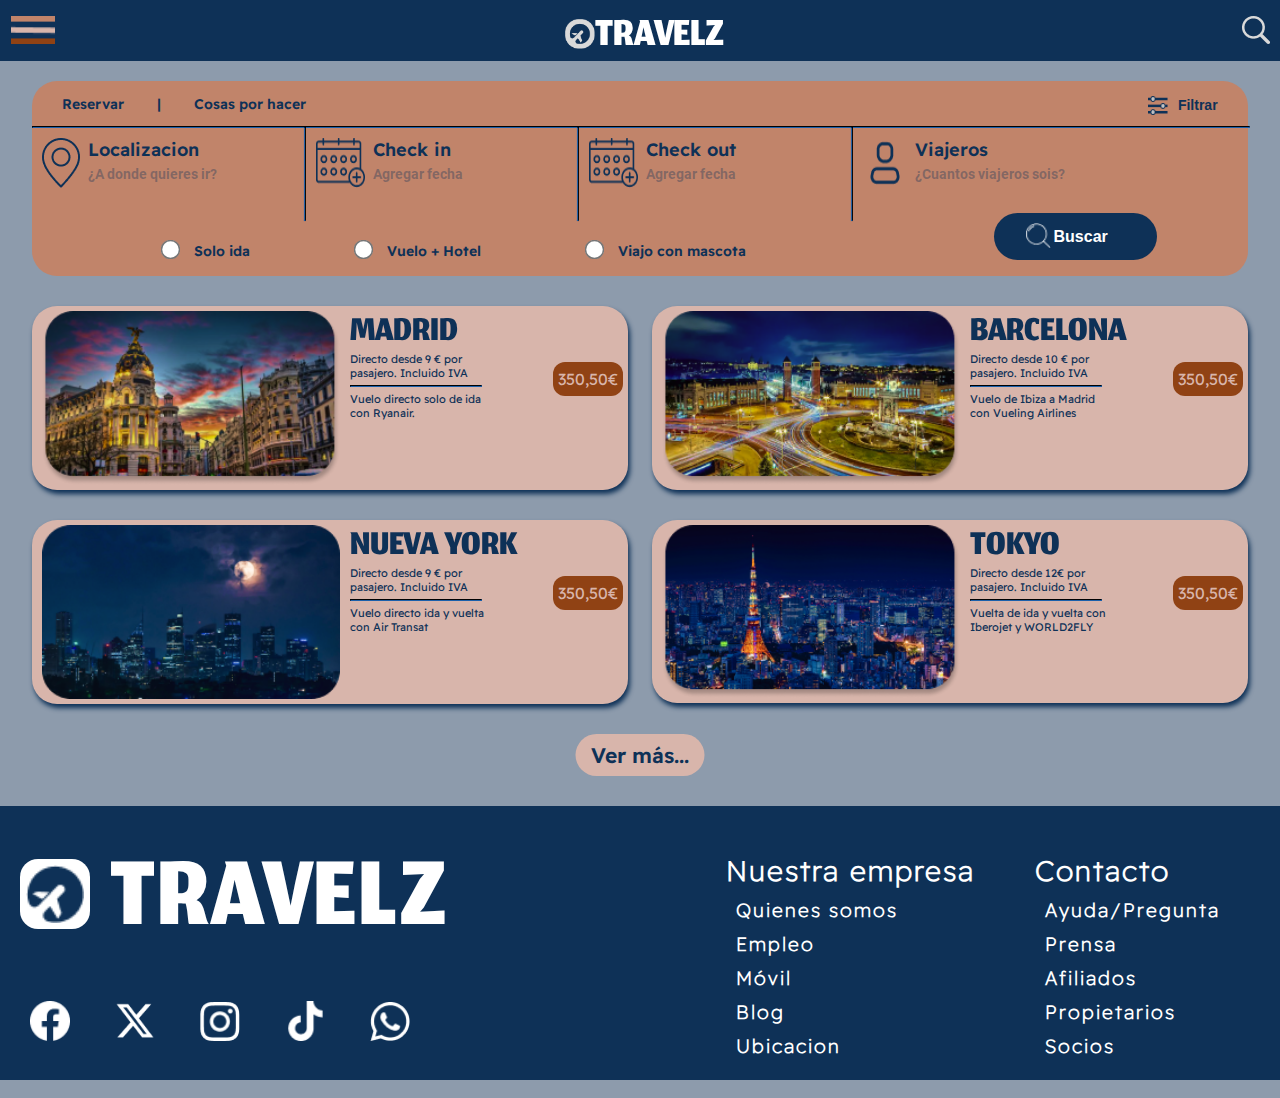
==== commit 6dbcaed8: "Eliminados comentarios y ajustes Christian" ====
--- a/index.html
+++ b/index.html
@@ -186,12 +186,11 @@
     </section>
 
     <!--Footer para conocer la empresa-->
-
     <footer class="pie movil">
         <div class="logoTravelzFooter">
             <img src="imagenes/a.png" alt="logo"><span>TRAVELZ</span>
         </div>
- 
+
         <ul class="redes">
             <li><a href="#"><img src="./imagenes/facebook.png" alt="Facebook"></a></li>
             <li><a href="#"><img src="./imagenes/twitter-new.png" alt="Twitter"></a></li>
@@ -209,7 +208,7 @@
                 <a href="#">Blog</a>
                 <a href="#">Ubicacion</a>
             </div>
-            
+
             <div class="contacto-der">
                 <h3>Contacto</h3>
                 <a href="#">Ayuda/Pregunta</a>
@@ -219,47 +218,7 @@
                 <a href="#">Socios</a>
             </div>
         </div>
-
-
-
     </footer>
-    <!-- <footer class="noMostrar pie1">
-        <div class="imagenFondo">
-            <img src="imagenes/a.png" alt="logo"><span>TRAVELZ</span>
-        </div>
-        <div class="redes">
-            <a href="#"><img src="imagenes/facebook.png" alt="Facebook"></a>
-            <a href="#"><img src="imagenes/twitter-new.png" alt="Twitter"></a>
-            <a href="#"> <img src="./imagenes/instagram.png" alt="Instagram"></a>
-            <a href="#"><img src="./imagenes/tiktok.png" alt="Tiktok"></a>
-            <a href="#"> <img src="./imagenes/whatsapp.png" alt="Whatsapp"></a>
-        </div>
-        <div class="clearfix"></div>
-        <div class="contacto1">
-            <div class="izq">
-                <h3>Nuestra empresa</h3>
-                <a href="#">Quienes somos</a>
-                <a href="#">Empleo</a>
-                <a href="#">Móvil</a>
-                <a href="#">Blog</a>
-                <a href="#">Ubicacion</a>
-
-            </div>
-            <div class="derecha">
-                <h3>Contacto</h3>
-                <a href="#">Ayuda/Pregunta</a>
-                <a href="#">Prensa</a>
-                <a href="#">Afiliados</a>
-                <a href="#">Propietarios</a>
-                <a href="#">Socios</a>
-            </div>
-        </div>
-       
-
-
-    </footer> -->
-
-
 </body>
 
 </html>--- a/estilo.css
+++ b/estilo.css
@@ -756,74 +756,9 @@
     /* position:relative; */
 }
 
-/* 
-codigo label-discount de Diego 
-.label-discount{
-    width: 110px;
-    height: 90px;
-    background-color: #904214;
-    transform: rotate(-45deg);
-    position: absolute;
-    top: -45%;
-    left: -15%;
-    
-}
-.label-discount :only-child{
-    position: absolute;
-    bottom: 0;
-    left: 50%;
-    translate: -50%;
-    color:white;
-    font-family: 'Readex Pro';
-    font-weight: 700;
-    font-size: 20px;
-    line-height: 25px;
-} */
 .cardViaje:nth-of-type(2) {
     box-shadow: 2px 4px 5px #DE683C;
 }
-
-/*Descuento Madrid y Barcelona*/
-/* .descuento {
-    border-left: 34.5px solid #904214;
-    border-right: 34.5px solid transparent;
-    border-top: 34.5px solid #904214;
-    border-bottom: 34.5px solid transparent;
-}
-
-.desc {
-    transform: rotate(-45deg);
-    text-shadow: 1px 1px 3px rgb(61, 61, 61);
-    font-size: 20px;
-    font-weight: bold;
-    color: white;
-}
-
-.desc20 {
-    position: absolute;
-    top: 571px;
-    left: 3px;
-}
-
-.desc50 {
-    position: absolute;
-    top: 701px;
-    left: 3px;
-}
-
-.desc20mad {
-    position: absolute;
-    top: 560px;
-    left: 9px;
-
-} */
-/* 
-.desc50bcn {
-    position: absolute;
-    top: 682px;
-    left: 9px;
-} */
-
 
 .cardViaje img {
     float: left;
@@ -1069,7 +1004,6 @@
 .redes {
     float: right;
     list-style: none;
-    margin-right: 30px;
     margin-top: 95px;
 }
 
@@ -1085,7 +1019,7 @@
 /*IVAN*/
 @media screen and (min-width: 1024px) {
     .pie {
-        min-height: 30vh;
+        min-height: 26vh;
     }
 
     .logoTravelzFooter {
@@ -1149,7 +1083,7 @@
 
 @media screen and (min-width: 1366px) {
     .pie {
-        min-height: 40vh;
+        min-height: 31vh;
     }
 
     .logoTravelzFooter {
@@ -1180,7 +1114,7 @@
     .pie h3 {
         font-size: 40px;
     }
-    
+
     .pie a {
         font-size: 25px;
     }
@@ -1188,7 +1122,7 @@
 
 @media screen and (min-width: 1920px) {
     .pie {
-        min-height: 50vh;
+        min-height: 38vh;
     }
 
     .logoTravelzFooter {
@@ -1220,12 +1154,12 @@
         margin-left: 100px;
         margin-right: 55px;
     }
-    
+
 
     .pie h3 {
         font-size: 50px;
     }
-    
+
     .pie a {
         font-size: 30px;
     }
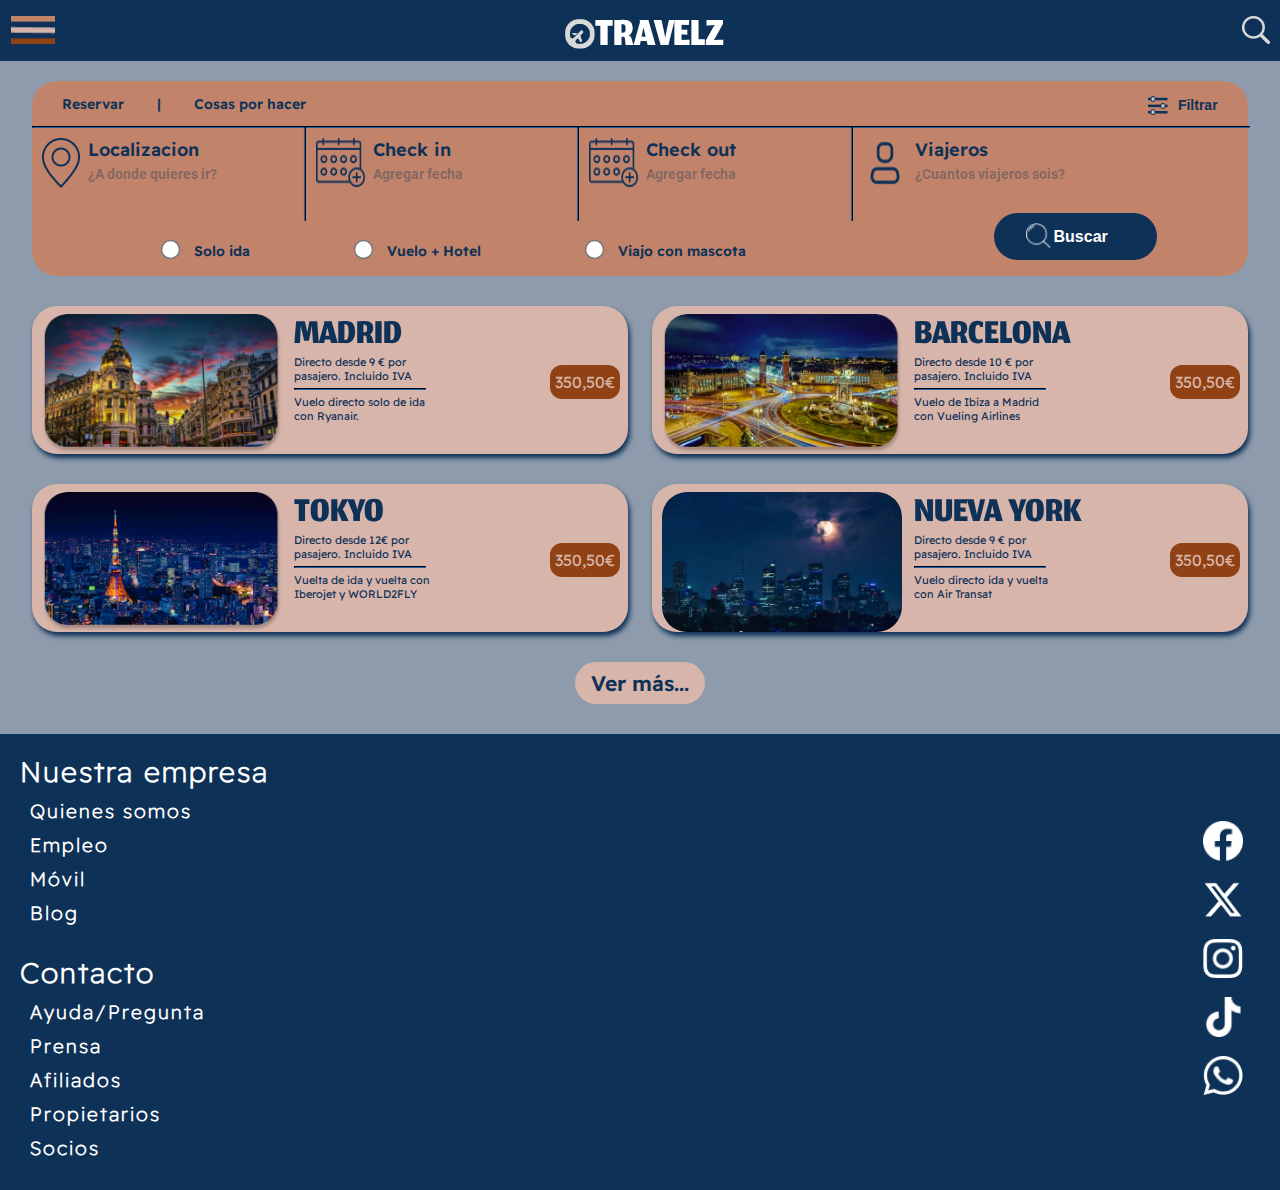
==== commit 7e8d09a6: "Tarjetas listas para producción :)" ====
--- a/index.html
+++ b/index.html
@@ -21,22 +21,8 @@
             <img src="imagenes/Symbol.png" alt="simbolo avion">
             <h1>TRAVELZ</h1>
         </div>
-        <ul>
-            <li><button>Inicio</button></li>
-            <li><button>Precios</button></li>
-            <li><button>Guia de paises<img src="imagenes/Polygon 2.png" alt="Desplegable"></button></li>
-            <li><button>Soporte</button></li>
-            <li><button>Idiomas<img src="imagenes/Polygon 2.png" alt="Desplegable"></button></li>
-        </ul>
         <button class="btn-buscador"><img src="imagenes\lupa.png" alt="lupa"></button>
     </header>
-
-    <figure class="fotoHero"><!--Hidden salvo en Desktop-->
-        <img src="./imagenes/image 23.png" alt="Foto ciudad nocturna 1" />
-        <img src="./imagenes/image 22.png" alt="Foto ciudad nocturna 2" />
-        <img src="./imagenes/image 26.png" alt="Foto ciudad nocturna 3" />
-        <img src="./imagenes/image 25.png" alt="Foto ciudad nocturna 4" />
-    </figure>
 
     <div class="clearfix"></div>
 
@@ -96,64 +82,63 @@
     <div class="clearfix"></div>
 
     <!--Cartas de viajes en oferta-->
-    <section class="contenedorCards cards">
+    <section class="contenedorProductos">
         <!--   <div class="desc20mad descuento"></div>
         <span class="desc20 desc">-20%</span> -->
-        <h2 class="solo-escritorio">DESTINOS DESTACADOS</h2>
-        <div id="nuevoContenedorEscritorio">
+        <h2 class="soloEscritorio destinosH2">DESTINOS DESTACADOS</h2>
+        <div class="contenedorTarjetas">
             <article class="cardViaje">
                 <!-- Diego <div class="label-discount"><span>-50%</span></div> -->
-                <img src="./imagenes/image 9.png" alt="Foto Madrid">
-                <div>
-                    <h2>MADRID</h2>
-                    <div>
-                        <button>350,50€</button>
-                        <p>
+                <img class="imagenTarjeta" src="./imagenes/image 9.png" alt="Foto Madrid">
+                <div class="contenedorTitulo-Texto-boton-Tarjeta">
+                    <h2 class="tituloTarjeta">MADRID</h2>
+                    <div class="contenedorTexto-boton-Tarjeta">
+                        <button class="botonTarjeta">350,50€</button>
+                        <p class="textoTarjeta1">
                             Directo desde 9 € por<br>
                             pasajero. Incluido IVA
                         </p>
-                        <hr>
-                        <p>
+                        <hr class="separadorTextoTarjeta">
+                        <p class="textoTarjeta2">
                             Vuelo directo solo de ida<br>
                             con Ryanair.
                         </p>
                     </div>
                 </div>
             </article>
-
             <article class="cardViaje">
                 <!-- <div class="desc50bcn descuento"></div>
                 <span class="desc50 desc">-50%</span> -->
-                <img src="./imagenes/image 14.png" alt="Foto Barcelona">
-                <div>
-                    <h2>BARCELONA</h2>
-                    <div>
-                        <button>350,50€</button>
-                        <p>
+                <img class="imagenTarjeta" src="./imagenes/image 14.png" alt="Foto Barcelona">
+                <div class="contenedorTitulo-Texto-boton-Tarjeta">
+                    <h2 class="tituloTarjeta">BARCELONA</h2>
+                    <div class="contenedorTexto-boton-Tarjeta">
+                        <button class="botonTarjeta">350,50€</button>
+                        <p class="textoTarjeta1">
                             Directo desde 10 € por<br>
                             pasajero. Incluido IVA
                         </p>
-                        <hr>
-                        <p>
+                        <hr class="separadorTextoTarjeta">
+                        <p class="textoTarjeta2">
                             Vuelo de Ibiza a Madrid<br>
                             con Vueling Airlines
                         </p>
-
-                    </div>
-                </div>
-            </article>
-            <article class="cardViaje">
-                <img src="./imagenes/image 27.png" alt="Foto Nueva York">
-                <div>
-                    <h2>NUEVA YORK</h2>
-                    <div>
-                        <button>350,50€</button>
-                        <p>
+                    </div>
+                </div>
+            </article>
+            <hr class="soloEscritorio separadorTarjetas">
+            <article class="cardViaje">
+                <img class="imagenTarjeta" src="./imagenes/image 27.png" alt="Foto Nueva York">
+                <div class="contenedorTitulo-Texto-boton-Tarjeta">
+                    <h2 class="tituloTarjeta">NUEVA YORK</h2>
+                    <div class="contenedorTexto-boton-Tarjeta">
+                        <button class="botonTarjeta">350,50€</button>
+                        <p class="textoTarjeta1">
                             Directo desde 9 € por<br>
                             pasajero. Incluido IVA
                         </p>
-                        <hr>
-                        <p>
+                        <hr class="separadorTextoTarjeta">
+                        <p class="textoTarjeta2">
                             Vuelo directo ida y vuelta<br>
                             con Air Transat
                         </p>
@@ -161,37 +146,33 @@
                 </div>
             </article>
             <article class="cardViaje">
-                <img src="./imagenes/image 15.png" alt="Foto Tokyo">
-
-                <div>
-                    <h2>TOKYO</h2>
-                    <div>
-                        <button>350,50€</button>
-                        <p>
+                <img class="imagenTarjeta" src="./imagenes/image 15.png" alt="Foto Tokyo">
+                <div class="contenedorTitulo-Texto-boton-Tarjeta">
+                    <h2 class="tituloTarjeta">TOKYO</h2>
+                    <div class="contenedorTexto-boton-Tarjeta">
+                        <button class="botonTarjeta">350,50€</button>
+                        <p class="textoTarjeta1">
                             Directo desde 12€ por<br>
                             pasajero. Incluido IVA
                         </p>
-                        <hr>
-                        <p>
+                        <hr class="separadorTextoTarjeta">
+                        <p class="textoTarjeta2">
                             Vuelta de ida y vuelta con<br>
                             Iberojet y WORLD2FLY
                         </p>
                     </div>
                 </div>
             </article>
+            <hr class="soloEscritorio separadorTarjetas">
         </div>
-
         <div class="separadorFloat"></div>
         <button class="btnVerMas">Ver más...</button>
     </section>
 
     <!--Footer para conocer la empresa-->
-    <footer class="pie movil">
-        <div class="logoTravelzFooter">
-            <img src="imagenes/a.png" alt="logo"><span>TRAVELZ</span>
-        </div>
-
-        <ul class="redes">
+
+    <footer class="pie">
+        <ul class="redes-sociales">
             <li><a href="#"><img src="./imagenes/facebook.png" alt="Facebook"></a></li>
             <li><a href="#"><img src="./imagenes/twitter-new.png" alt="Twitter"></a></li>
             <li><a href="#"> <img src="./imagenes/instagram.png" alt="Instagram"></a></li>
@@ -199,26 +180,25 @@
             <li><a href="#"> <img src="./imagenes/whatsapp.png" alt="Whatsapp"></a></li>
         </ul>
 
-        <div class="contacto">
-            <div class="contacto-izq">
-                <h3>Nuestra empresa</h3>
-                <a href="#">Quienes somos</a>
-                <a href="#">Empleo</a>
-                <a href="#">Móvil</a>
-                <a href="#">Blog</a>
-                <a href="#">Ubicacion</a>
-            </div>
-
-            <div class="contacto-der">
-                <h3>Contacto</h3>
-                <a href="#">Ayuda/Pregunta</a>
-                <a href="#">Prensa</a>
-                <a href="#">Afiliados</a>
-                <a href="#">Propietarios</a>
-                <a href="#">Socios</a>
-            </div>
-        </div>
+        <adress class="contacto">
+            <h3>Nuestra empresa</h3>
+            <a href="#">Quienes somos</a>
+            <a href="#">Empleo</a>
+            <a href="#">Móvil</a>
+            <a href="#">Blog</a>
+
+            <h3>Contacto</h3>
+            <a href="#">Ayuda/Pregunta</a>
+            <a href="#">Prensa</a>
+            <a href="#">Afiliados</a>
+            <a href="#">Propietarios</a>
+            <a href="#">Socios</a>
+        </adress>
+
+
+
     </footer>
+
 </body>
 
 </html>--- a/estilo.css
+++ b/estilo.css
@@ -96,7 +96,6 @@
 header,
 label,
 input,
-figure,
 ul,
 body,
 html,
@@ -122,26 +121,16 @@
 }
 
 /*Centrado y ancho de contenedores de elementos*/
-.contenedor,
-.contenedorCards {
+.contenedor {
     margin: 0 auto;
     width: 95%;
 }
 
 .clearfix {
+    display: inline;
     visibility: hidden;
     clear: both;
 }
-
-/*Quitarle a los botones los estilos por defecto*/
-button {
-    border-style: none;
-    background: none;
-    /*Le agrego interactividad.*/
-    cursor: pointer;
-    pointer-events: auto;
-}
-
 
 /*Cabecera menú de arriba*/
 .cabecera {
@@ -153,9 +142,17 @@
     padding: 16px 10px 5px 10px;
 }
 
+/*Quitarle a los botones los estilos por defecto*/
+button {
+    border-style: none;
+    background: none;
+    /*Le agrego interactividad.*/
+    cursor: pointer;
+    pointer-events: auto;
+}
 
 /*Hamburguesa botón menú desplegable*/
-.cabecera>button:first-child img {
+.cabecera button:first-child img {
     width: 45px;
     height: 28px;
 }
@@ -194,124 +191,15 @@
 }
 
 /*AHMED*/
-@media screen and (min-width: 1024px) {}
+@media screen and (min-width: 1024px) {
+    /* .cabecera {
+        background-color: aqua;
+    } */
+}
 
 @media screen and (min-width: 1366px) {}
 
-@media screen and (max-width: 1919px) {
-
-    .cabecera ul,
-    .cabecera li {
-        display: none;
-    }
-}
-
-@media screen and (min-width: 1920px) {
-    .cabecera {
-        background-color: #0E3157;
-        font-family: 'Jomhuria', sans-serif;
-        color: white;
-        height: 125px;
-        padding: 16px 10px 5px 10px;
-    }
-
-    .cabecera ul {
-        width: 1204px;
-        margin-top: 55px;
-    }
-
-    .cabecera ul,
-    li {
-        display: inline-block;
-        height: 42px;
-        padding-bottom: -10px;
-    }
-
-    .cabecera li {
-        padding-right: 40px;
-    }
-
-    .cabecera li {
-        list-style: none;
-        margin-right: 40px;
-        border-right: 3px solid #8D9BAC;
-    }
-
-    .cabecera li:last-child {
-        border: none;
-    }
-
-    .cabecera li button {
-        font-size: 36px;
-        color: #8D9BAC;
-        font-family: 'Roboto', Arial, Helvetica, sans-serif;
-        font-weight: 700;
-
-
-    }
-
-    .cabecera ul+button img {
-        width: 51px;
-        height: 51px;
-    }
-
-    .cabecera button img {
-        padding-bottom: 5px;
-        margin-left: 15px;
-    }
-
-    .cabecera ul+button img {
-        margin: 35px 65px 0 0;
-    }
-
-    .cabecera>button:first-child {
-        display: none;
-    }
-
-    /*Poner en linea los elementos de la cabecera*/
-    .cabecera div {
-        width: 444px;
-        float: left;
-        margin: 35px 0 0 10px;
-    }
-
-    /*Logo Travelz*/
-    .cabecera div img {
-        width: 59px;
-        height: 59px;
-        float: left;
-        margin-left: 15px;
-    }
-
-    /*Texto: TRAVELZ*/
-    .cabecera div h1 {
-        font-weight: 100;
-        font-size: 120px;
-        line-height: 80px;
-        float: left;
-    }
-
-}
-
-/*Foto hero*/
-.fotoHero {
-    display: none;
-}
-
-@media screen and (min-width: 1920px) {
-    .fotoHero {
-        display: inline-block;
-        text-align: center;
-        margin: 0 auto;
-        width: 100%;
-    }
-
-    .fotoHero img {
-        width: 24.87%;
-        padding: 0;
-        height: 333.58px;
-    }
-}
+@media screen and (min-width: 1920px) {}
 
 /*Buscador*/
 .buscador {
@@ -738,21 +626,27 @@
 }
 
 /*Cartas de viajes*/
-.solo-escritorio {
+/*Elementos ocultos*/
+.soloEscritorio {
     display: none;
 }
 
-.cards {
+.contenedorProductos {
     margin-top: 30px;
     position: relative;
+    color: #0E3157;
+}
+
+.contenedorTarjetas {
+    margin: 0 auto;
+    width: 95%;
 }
 
 .cardViaje {
     background-color: #d8b5ab;
     border-radius: 25px;
-    height: 110px;
     margin-bottom: 30px;
-    padding-bottom: 5px;
+    padding-top: 3px;
     /* position:relative; */
 }
 
@@ -760,51 +654,111 @@
     box-shadow: 2px 4px 5px #DE683C;
 }
 
-.cardViaje img {
+.contenedorTexto-boton-Tarjeta {
+    padding-bottom: 5px;
+}
+
+/* 
+codigo label-discount de Diego 
+.label-discount{
+    width: 110px;
+    height: 90px;
+    background-color: #904214;
+    transform: rotate(-45deg);
+    position: absolute;
+    top: -45%;
+    left: -15%;
+    
+}
+.label-discount :only-child{
+    position: absolute;
+    bottom: 0;
+    left: 50%;
+    translate: -50%;
+    color:white;
+    font-family: 'Readex Pro';
+    font-weight: 700;
+    font-size: 20px;
+    line-height: 25px;
+} */
+
+
+/*Descuento Madrid y Barcelona*/
+/* .descuento {
+    border-left: 34.5px solid #904214;
+    border-right: 34.5px solid transparent;
+    border-top: 34.5px solid #904214;
+    border-bottom: 34.5px solid transparent;
+}
+
+.desc {
+    transform: rotate(-45deg);
+    text-shadow: 1px 1px 3px rgb(61, 61, 61);
+    font-size: 20px;
+    font-weight: bold;
+    color: white;
+}
+
+.desc20 {
+    position: absolute;
+    top: 571px;
+    left: 3px;
+}
+
+.desc50 {
+    position: absolute;
+    top: 701px;
+    left: 3px;
+}
+
+.desc20mad {
+    position: absolute;
+    top: 560px;
+    left: 9px;
+
+} */
+/* 
+.desc50bcn {
+    position: absolute;
+    top: 682px;
+    left: 9px;
+} */
+
+
+.imagenTarjeta {
     float: left;
     border-radius: 25px;
-    width: 114px;
+    width: 115px;
     margin-top: 5px;
-    height: 98px;
-    margin-right: 10px;
+    height: 100px;
+    margin-right: 12px;
     margin-left: 10px;
 }
 
-.cardViaje button {
+.botonTarjeta {
     float: right;
-    width: auto;
-    padding: 10px 3px;
+    padding: 10px 4px;
     border-radius: 15px;
     background-color: #904214;
     color: #d8b5ab;
     font-size: 1.6rem;
     font-family: "Readex Pro";
     margin-right: 12px;
-
-
-}
-
-.cardViaje div {
-    color: #0E3157;
-
-}
-
-.cardViaje div h2 {
+}
+
+.tituloTarjeta {
     font-family: 'Jomhuria';
     font-size: 5rem;
     font-weight: 400;
 }
 
-.cardViaje div div {
+.contenedorTexto-boton-Tarjeta {
     margin-top: -12px;
-}
-
-.cardViaje div div {
     font-family: 'Readex Pro';
     font-size: 1.1rem;
 }
 
-.cardViaje div div hr {
+.separadorTextoTarjeta {
     width: 130px;
     margin-bottom: 5px;
     margin-top: 5px;
@@ -821,7 +775,7 @@
     font-weight: 600;
     background-color: #D8B5AB;
     color: #0E3157;
-    width: 129px;
+    width: 130px;
     height: 42px;
     border-radius: 25px;
     margin-bottom: 30px;
@@ -836,34 +790,27 @@
         width: 49%;
         height: auto;
     }
-
     .cardViaje:nth-child(odd) {
         float: left;
-        margin-right: 5px;
     }
 
     .cardViaje:nth-child(even) {
         float: right;
     }
 
-    .cardViaje img {
-        width: 50%;
-        height: auto;
-    }
-
-    .cardViaje div h2 {
+    .imagenTarjeta {
+        width: 240px;
+        height: 140px;
+    }
+    .tituloTarjeta {
         font-size: 5.6rem;
     }
 
-    .cardViaje div div {
+    .contenedorTexto-boton-Tarjeta {
         margin-top: -10px;
     }
 
-    .cardViaje img {
-        margin-right: 10px;
-    }
-
-    .cardViaje div div button {
+    .botonTarjeta {
         margin-top: 10px;
         float: right;
         width: auto;
@@ -873,39 +820,36 @@
         color: #d8b5ab;
         font-size: 1.6rem;
         font-family: "Readex Pro";
-        margin-right: 5px;
-
-    }
-
+        margin-right: 8px;
+
+    }
+/*El siguiente selector podría ser .cardViaje pero no tiene la misma puntuación y no aplica el cambio*/
     .cardViaje:nth-child(1n-1) {
         box-shadow: 2px 4px 5px #0E3157;
     }
-
-
 }
 
 @media screen and (min-width: 1366px) {
-    .cardViaje div h2 {
-        font-size: 8rem;
-    }
-
-    .cardViaje div div button {
-        padding: 8px 10px;
+    .tituloTarjeta {
+        font-size: 7rem;
+    }
+
+    .botonTarjeta {
+        padding: 8px 9px;
         font-size: 2.2rem;
         margin-right: 15px;
     }
 
-    .cardViaje div div {
+    .contenedorTexto-boton-Tarjeta {
         font-size: 1.5rem;
-
-    }
-
-    .cardViaje div div hr {
-        width: 27%;
-    }
-
+    }
+
+    .separadorTextoTarjeta {
+        width: 180px;
+    }
     .cardViaje img {
-        width: 47%;
+        width: 300px;
+        height: 180px;
     }
 
     .btnVerMas {
@@ -917,7 +861,7 @@
 
 
 @media screen and (min-width: 1920px) {
-    .solo-escritorio {
+    .soloEscritorio.destinosH2 {
         display: block;
         font-family: 'Readex Pro';
         font-size: 6.5rem;
@@ -925,49 +869,62 @@
         color: #D9D9D9;
         text-align: center;
         margin-bottom: 40px;
-        margin-top: 20px;
-    }
-
-    section.cards.contenedorCards {
+        padding-top:16px;
+    }
+
+    .contenedorProductos {
         background-image: url(imagenes/DestinosDestacados-Transparente.png);
         background-size: cover;
-        min-width: 100vw;
         margin-top: 60px;
     }
-
-    #nuevoContenedorEscritorio>.cardViaje {
+    .cardViaje {
         width: 31.5%;
-        height: 230px;
-    }
-
-    #nuevoContenedorEscritorio>.cardViaje:nth-child(odd) {
-        margin-left: 8%;
-    }
-
-    #nuevoContenedorEscritorio>.cardViaje:nth-child(even) {
-        margin-right: 8%;
-
-    }
-
+        height: 225px;
+    }
+
+    .cardViaje:nth-child(odd) {
+        margin-left: 7%;
+    }
+
+    .cardViaje:nth-child(even) {
+        margin-right: 7%;
+
+    }
+    .tituloTarjeta{
+        margin-top: 15px;
+    }
     .cardViaje img {
         width: 232px;
         height: 197px;
-        margin-top: 18px;
-    }
-
-    .cardViaje div h2 {
-        font-size: 6.6rem;
-        margin-top: 25px;
-    }
-
-    .cardViaje div div {
+        margin-top: 15px;
+        margin-left: 15px;
+    }
+
+    .contenedorTexto-boton-Tarjeta {
         font-size: 1.6rem;
     }
 
-    .cardViaje div div button {
+    .botonTarjeta {
         padding: 18px;
     }
-}
+    .btnVerMas {
+        width: 275px;
+        height: 90px;
+        font-size: 3.8rem;
+        border-radius: 35px;
+    }
+    .cardViaje{
+        margin-bottom: 0;
+    }
+    .soloEscritorio.separadorTarjetas{
+        display: inline-block;
+        background-color: #D9D9D9;
+        height: 5px;
+        width: 86%;
+        margin: 60px 0 60px 7%;
+    }
+}
+
 
 /* Footer*/
 .pie {
@@ -1001,166 +958,24 @@
     color: white;
 }
 
-.redes {
+.pie ul {
     float: right;
     list-style: none;
-    margin-top: 95px;
-}
-
-.redes img {
+    margin-top: 60px;
+}
+
+.pie ul li img {
     width: 40px;
-    margin-top: 15px;
-}
-
-.logoTravelzFooter {
-    display: none;
+    padding: 7px;
 }
 
 /*IVAN*/
 @media screen and (min-width: 1024px) {
-    .pie {
-        min-height: 26vh;
-    }
-
-    .logoTravelzFooter {
-        float: left;
-        display: block;
-    }
-
-    .logoTravelzFooter img {
-        padding: 6px;
-        margin-bottom: -5px;
-        width: 58px;
-        background-color: white;
-        border-radius: 18px;
-    }
-
-    .logoTravelzFooter span {
-        font-size: 160px;
-        font-family: 'Jomhuria';
-        font-weight: 100;
-        margin-left: 20px;
-    }
-
-    .redes {
-        float: left;
-        clear: left;
-        display: block;
-        margin-right: 0;
-        margin-top: 0;
-    }
-
-    .redes li {
-        display: inline-block;
-        margin-right: 20px;
-    }
-
-    .contacto {
-        float: right;
-        margin-top: -193px;
-    }
-
-    .contacto div {
-        float: left;
-        padding: 20px;
-        letter-spacing: 2px;
-        margin: 10px;
-    }
-
-    .contacto a {
-        text-decoration: none;
-        color: white;
-        display: block;
-        font-size: 19px;
-
-    }
-
-    .contacto h3 {
-        font-size: 28px;
-    }
-
-}
-
-@media screen and (min-width: 1366px) {
-    .pie {
-        min-height: 31vh;
-    }
-
-    .logoTravelzFooter {
-        margin-left: 20px;
-    }
-
-    .logoTravelzFooter img {
-        width: 68px;
-    }
-
-    .logoTravelzFooter span {
-        font-size: 180px;
-    }
-
-    .redes {
-        margin-left: 20px;
-    }
-
-    .redes img {
-        width: 55px;
-
-    }
-
-    .contacto {
-        margin-top: -200px;
-    }
-
-    .pie h3 {
-        font-size: 40px;
-    }
-
-    .pie a {
-        font-size: 25px;
-    }
-}
-
-@media screen and (min-width: 1920px) {
-    .pie {
-        min-height: 38vh;
-    }
-
-    .logoTravelzFooter {
-        margin-left: 60px;
-    }
-
-    .logoTravelzFooter span {
-        font-size: 240px;
-    }
-
-    .logoTravelzFooter img {
-        width: 90px;
-    }
-
-    .redes {
-        margin-left: 40px;
-    }
-
-    .redes img {
-        width: 65px;
-        margin-left: 23px;
-    }
-
-    .contacto {
-        margin-top: -255px;
-    }
-
-    .contacto .contacto-der {
-        margin-left: 100px;
-        margin-right: 55px;
-    }
-
-
-    .pie h3 {
-        font-size: 50px;
-    }
-
-    .pie a {
-        font-size: 30px;
-    }
-}+    /* .pie {
+        background-color: aqua;
+    } */
+}
+
+@media screen and (min-width: 1366px) {}
+
+@media screen and (min-width: 1920px) {}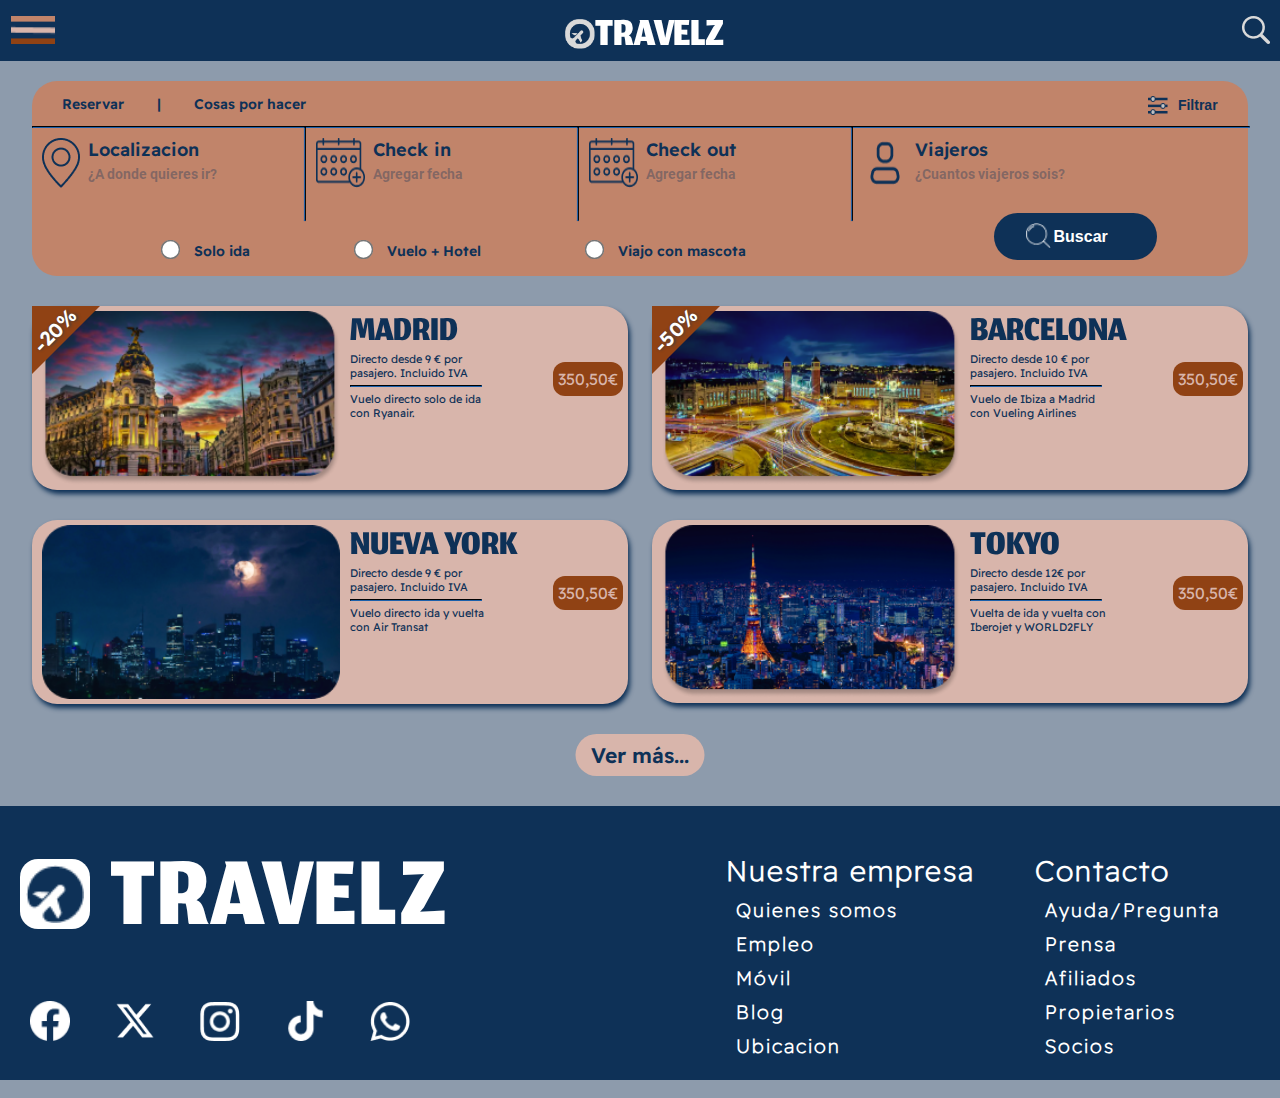
==== commit b80e0c5f: "Triangulos descuento terminados por Christian" ====
--- a/index.html
+++ b/index.html
@@ -21,8 +21,22 @@
             <img src="imagenes/Symbol.png" alt="simbolo avion">
             <h1>TRAVELZ</h1>
         </div>
+        <ul>
+            <li><button>Inicio</button></li>
+            <li><button>Precios</button></li>
+            <li><button>Guia de paises<img src="imagenes/Polygon 2.png" alt="Desplegable"></button></li>
+            <li><button>Soporte</button></li>
+            <li><button>Idiomas<img src="imagenes/Polygon 2.png" alt="Desplegable"></button></li>
+        </ul>
         <button class="btn-buscador"><img src="imagenes\lupa.png" alt="lupa"></button>
     </header>
+
+    <figure class="fotoHero"><!--Hidden salvo en Desktop-->
+        <img src="./imagenes/image 23.png" alt="Foto ciudad nocturna 1" />
+        <img src="./imagenes/image 22.png" alt="Foto ciudad nocturna 2" />
+        <img src="./imagenes/image 26.png" alt="Foto ciudad nocturna 3" />
+        <img src="./imagenes/image 25.png" alt="Foto ciudad nocturna 4" />
+    </figure>
 
     <div class="clearfix"></div>
 
@@ -82,63 +96,67 @@
     <div class="clearfix"></div>
 
     <!--Cartas de viajes en oferta-->
-    <section class="contenedorProductos">
-        <!--   <div class="desc20mad descuento"></div>
-        <span class="desc20 desc">-20%</span> -->
-        <h2 class="soloEscritorio destinosH2">DESTINOS DESTACADOS</h2>
-        <div class="contenedorTarjetas">
-            <article class="cardViaje">
+    <section class="contenedorCards cards">
+
+        <h2 class="solo-escritorio">DESTINOS DESTACADOS</h2>
+        <div id="nuevoContenedorEscritorio">
+            <article class="cardViaje">
+                <div class="descuento"></div>
+                <span class="desc-text">-20%</span>
                 <!-- Diego <div class="label-discount"><span>-50%</span></div> -->
-                <img class="imagenTarjeta" src="./imagenes/image 9.png" alt="Foto Madrid">
-                <div class="contenedorTitulo-Texto-boton-Tarjeta">
-                    <h2 class="tituloTarjeta">MADRID</h2>
-                    <div class="contenedorTexto-boton-Tarjeta">
-                        <button class="botonTarjeta">350,50€</button>
-                        <p class="textoTarjeta1">
+                <img src="./imagenes/image 9.png" alt="Foto Madrid">
+                <div>
+                    <h2>MADRID</h2>
+                    <div>
+                        <button>350,50€</button>
+                        <p>
                             Directo desde 9 € por<br>
                             pasajero. Incluido IVA
                         </p>
-                        <hr class="separadorTextoTarjeta">
-                        <p class="textoTarjeta2">
+                        <hr>
+                        <p>
                             Vuelo directo solo de ida<br>
                             con Ryanair.
                         </p>
                     </div>
                 </div>
             </article>
-            <article class="cardViaje">
-                <!-- <div class="desc50bcn descuento"></div>
-                <span class="desc50 desc">-50%</span> -->
-                <img class="imagenTarjeta" src="./imagenes/image 14.png" alt="Foto Barcelona">
-                <div class="contenedorTitulo-Texto-boton-Tarjeta">
-                    <h2 class="tituloTarjeta">BARCELONA</h2>
-                    <div class="contenedorTexto-boton-Tarjeta">
-                        <button class="botonTarjeta">350,50€</button>
-                        <p class="textoTarjeta1">
+
+            <article class="cardViaje">
+                <div class="descuento"></div>
+                <span class="desc-text">-50%</span>
+                
+                
+                <img src="./imagenes/image 14.png" alt="Foto Barcelona">
+                <div>
+                    <h2>BARCELONA</h2>
+                    <div>
+                        <button>350,50€</button>
+                        <p>
                             Directo desde 10 € por<br>
                             pasajero. Incluido IVA
                         </p>
-                        <hr class="separadorTextoTarjeta">
-                        <p class="textoTarjeta2">
+                        <hr>
+                        <p>
                             Vuelo de Ibiza a Madrid<br>
                             con Vueling Airlines
                         </p>
-                    </div>
-                </div>
-            </article>
-            <hr class="soloEscritorio separadorTarjetas">
-            <article class="cardViaje">
-                <img class="imagenTarjeta" src="./imagenes/image 27.png" alt="Foto Nueva York">
-                <div class="contenedorTitulo-Texto-boton-Tarjeta">
-                    <h2 class="tituloTarjeta">NUEVA YORK</h2>
-                    <div class="contenedorTexto-boton-Tarjeta">
-                        <button class="botonTarjeta">350,50€</button>
-                        <p class="textoTarjeta1">
+
+                    </div>
+                </div>
+            </article>
+            <article class="cardViaje">
+                <img src="./imagenes/image 27.png" alt="Foto Nueva York">
+                <div>
+                    <h2>NUEVA YORK</h2>
+                    <div>
+                        <button>350,50€</button>
+                        <p>
                             Directo desde 9 € por<br>
                             pasajero. Incluido IVA
                         </p>
-                        <hr class="separadorTextoTarjeta">
-                        <p class="textoTarjeta2">
+                        <hr>
+                        <p>
                             Vuelo directo ida y vuelta<br>
                             con Air Transat
                         </p>
@@ -146,33 +164,37 @@
                 </div>
             </article>
             <article class="cardViaje">
-                <img class="imagenTarjeta" src="./imagenes/image 15.png" alt="Foto Tokyo">
-                <div class="contenedorTitulo-Texto-boton-Tarjeta">
-                    <h2 class="tituloTarjeta">TOKYO</h2>
-                    <div class="contenedorTexto-boton-Tarjeta">
-                        <button class="botonTarjeta">350,50€</button>
-                        <p class="textoTarjeta1">
+                <img src="./imagenes/image 15.png" alt="Foto Tokyo">
+
+                <div>
+                    <h2>TOKYO</h2>
+                    <div>
+                        <button>350,50€</button>
+                        <p>
                             Directo desde 12€ por<br>
                             pasajero. Incluido IVA
                         </p>
-                        <hr class="separadorTextoTarjeta">
-                        <p class="textoTarjeta2">
+                        <hr>
+                        <p>
                             Vuelta de ida y vuelta con<br>
                             Iberojet y WORLD2FLY
                         </p>
                     </div>
                 </div>
             </article>
-            <hr class="soloEscritorio separadorTarjetas">
-        </div>
+        </div>
+
         <div class="separadorFloat"></div>
         <button class="btnVerMas">Ver más...</button>
     </section>
 
     <!--Footer para conocer la empresa-->
-
-    <footer class="pie">
-        <ul class="redes-sociales">
+    <footer class="pie movil">
+        <div class="logoTravelzFooter">
+            <img src="imagenes/a.png" alt="logo"><span>TRAVELZ</span>
+        </div>
+
+        <ul class="redes">
             <li><a href="#"><img src="./imagenes/facebook.png" alt="Facebook"></a></li>
             <li><a href="#"><img src="./imagenes/twitter-new.png" alt="Twitter"></a></li>
             <li><a href="#"> <img src="./imagenes/instagram.png" alt="Instagram"></a></li>
@@ -180,25 +202,26 @@
             <li><a href="#"> <img src="./imagenes/whatsapp.png" alt="Whatsapp"></a></li>
         </ul>
 
-        <adress class="contacto">
-            <h3>Nuestra empresa</h3>
-            <a href="#">Quienes somos</a>
-            <a href="#">Empleo</a>
-            <a href="#">Móvil</a>
-            <a href="#">Blog</a>
-
-            <h3>Contacto</h3>
-            <a href="#">Ayuda/Pregunta</a>
-            <a href="#">Prensa</a>
-            <a href="#">Afiliados</a>
-            <a href="#">Propietarios</a>
-            <a href="#">Socios</a>
-        </adress>
-
-
-
+        <div class="contacto">
+            <div class="contacto-izq">
+                <h3>Nuestra empresa</h3>
+                <a href="#">Quienes somos</a>
+                <a href="#">Empleo</a>
+                <a href="#">Móvil</a>
+                <a href="#">Blog</a>
+                <a href="#">Ubicacion</a>
+            </div>
+
+            <div class="contacto-der">
+                <h3>Contacto</h3>
+                <a href="#">Ayuda/Pregunta</a>
+                <a href="#">Prensa</a>
+                <a href="#">Afiliados</a>
+                <a href="#">Propietarios</a>
+                <a href="#">Socios</a>
+            </div>
+        </div>
     </footer>
-
 </body>
 
 </html>--- a/estilo.css
+++ b/estilo.css
@@ -96,6 +96,7 @@
 header,
 label,
 input,
+figure,
 ul,
 body,
 html,
@@ -121,16 +122,26 @@
 }
 
 /*Centrado y ancho de contenedores de elementos*/
-.contenedor {
+.contenedor,
+.contenedorCards {
     margin: 0 auto;
     width: 95%;
 }
 
 .clearfix {
-    display: inline;
     visibility: hidden;
     clear: both;
 }
+
+/*Quitarle a los botones los estilos por defecto*/
+button {
+    border-style: none;
+    background: none;
+    /*Le agrego interactividad.*/
+    cursor: pointer;
+    pointer-events: auto;
+}
+
 
 /*Cabecera menú de arriba*/
 .cabecera {
@@ -142,17 +153,9 @@
     padding: 16px 10px 5px 10px;
 }
 
-/*Quitarle a los botones los estilos por defecto*/
-button {
-    border-style: none;
-    background: none;
-    /*Le agrego interactividad.*/
-    cursor: pointer;
-    pointer-events: auto;
-}
 
 /*Hamburguesa botón menú desplegable*/
-.cabecera button:first-child img {
+.cabecera>button:first-child img {
     width: 45px;
     height: 28px;
 }
@@ -191,15 +194,124 @@
 }
 
 /*AHMED*/
-@media screen and (min-width: 1024px) {
-    /* .cabecera {
-        background-color: aqua;
-    } */
-}
+@media screen and (min-width: 1024px) {}
 
 @media screen and (min-width: 1366px) {}
 
-@media screen and (min-width: 1920px) {}
+@media screen and (max-width: 1919px) {
+
+    .cabecera ul,
+    .cabecera li {
+        display: none;
+    }
+}
+
+@media screen and (min-width: 1920px) {
+    .cabecera {
+        background-color: #0E3157;
+        font-family: 'Jomhuria', sans-serif;
+        color: white;
+        height: 125px;
+        padding: 16px 10px 5px 10px;
+    }
+
+    .cabecera ul {
+        width: 1204px;
+        margin-top: 55px;
+    }
+
+    .cabecera ul,
+    li {
+        display: inline-block;
+        height: 42px;
+        padding-bottom: -10px;
+    }
+
+    .cabecera li {
+        padding-right: 40px;
+    }
+
+    .cabecera li {
+        list-style: none;
+        margin-right: 40px;
+        border-right: 3px solid #8D9BAC;
+    }
+
+    .cabecera li:last-child {
+        border: none;
+    }
+
+    .cabecera li button {
+        font-size: 36px;
+        color: #8D9BAC;
+        font-family: 'Roboto', Arial, Helvetica, sans-serif;
+        font-weight: 700;
+
+
+    }
+
+    .cabecera ul+button img {
+        width: 51px;
+        height: 51px;
+    }
+
+    .cabecera button img {
+        padding-bottom: 5px;
+        margin-left: 15px;
+    }
+
+    .cabecera ul+button img {
+        margin: 35px 65px 0 0;
+    }
+
+    .cabecera>button:first-child {
+        display: none;
+    }
+
+    /*Poner en linea los elementos de la cabecera*/
+    .cabecera div {
+        width: 444px;
+        float: left;
+        margin: 35px 0 0 10px;
+    }
+
+    /*Logo Travelz*/
+    .cabecera div img {
+        width: 59px;
+        height: 59px;
+        float: left;
+        margin-left: 15px;
+    }
+
+    /*Texto: TRAVELZ*/
+    .cabecera div h1 {
+        font-weight: 100;
+        font-size: 120px;
+        line-height: 80px;
+        float: left;
+    }
+
+}
+
+/*Foto hero*/
+.fotoHero {
+    display: none;
+}
+
+@media screen and (min-width: 1920px) {
+    .fotoHero {
+        display: inline-block;
+        text-align: center;
+        margin: 0 auto;
+        width: 100%;
+    }
+
+    .fotoHero img {
+        width: 24.87%;
+        padding: 0;
+        height: 333.58px;
+    }
+}
 
 /*Buscador*/
 .buscador {
@@ -626,139 +738,73 @@
 }
 
 /*Cartas de viajes*/
-/*Elementos ocultos*/
-.soloEscritorio {
+.solo-escritorio {
     display: none;
 }
 
-.contenedorProductos {
+.cards {
     margin-top: 30px;
     position: relative;
-    color: #0E3157;
-}
-
-.contenedorTarjetas {
-    margin: 0 auto;
-    width: 95%;
 }
 
 .cardViaje {
+    position: relative; /*Añadido por Christian para los triangulos*/
     background-color: #d8b5ab;
     border-radius: 25px;
+    height: 110px;
     margin-bottom: 30px;
-    padding-top: 3px;
-    /* position:relative; */
+    padding-bottom: 5px;
 }
 
 .cardViaje:nth-of-type(2) {
     box-shadow: 2px 4px 5px #DE683C;
 }
 
-.contenedorTexto-boton-Tarjeta {
-    padding-bottom: 5px;
-}
-
-/* 
-codigo label-discount de Diego 
-.label-discount{
-    width: 110px;
-    height: 90px;
-    background-color: #904214;
-    transform: rotate(-45deg);
-    position: absolute;
-    top: -45%;
-    left: -15%;
-    
-}
-.label-discount :only-child{
-    position: absolute;
-    bottom: 0;
-    left: 50%;
-    translate: -50%;
-    color:white;
-    font-family: 'Readex Pro';
-    font-weight: 700;
-    font-size: 20px;
-    line-height: 25px;
-} */
-
-
-/*Descuento Madrid y Barcelona*/
-/* .descuento {
-    border-left: 34.5px solid #904214;
-    border-right: 34.5px solid transparent;
-    border-top: 34.5px solid #904214;
-    border-bottom: 34.5px solid transparent;
-}
-
-.desc {
-    transform: rotate(-45deg);
-    text-shadow: 1px 1px 3px rgb(61, 61, 61);
-    font-size: 20px;
-    font-weight: bold;
-    color: white;
-}
-
-.desc20 {
-    position: absolute;
-    top: 571px;
-    left: 3px;
-}
-
-.desc50 {
-    position: absolute;
-    top: 701px;
-    left: 3px;
-}
-
-.desc20mad {
-    position: absolute;
-    top: 560px;
-    left: 9px;
-
-} */
-/* 
-.desc50bcn {
-    position: absolute;
-    top: 682px;
-    left: 9px;
-} */
-
-
-.imagenTarjeta {
+.cardViaje img {
     float: left;
     border-radius: 25px;
-    width: 115px;
+    width: 114px;
     margin-top: 5px;
-    height: 100px;
-    margin-right: 12px;
+    height: 98px;
+    margin-right: 10px;
     margin-left: 10px;
 }
 
-.botonTarjeta {
+.cardViaje button {
     float: right;
-    padding: 10px 4px;
+    width: auto;
+    padding: 10px 3px;
     border-radius: 15px;
     background-color: #904214;
     color: #d8b5ab;
     font-size: 1.6rem;
     font-family: "Readex Pro";
     margin-right: 12px;
-}
-
-.tituloTarjeta {
+
+
+}
+
+.cardViaje div {
+    color: #0E3157;
+
+}
+
+.cardViaje div h2 {
     font-family: 'Jomhuria';
     font-size: 5rem;
     font-weight: 400;
 }
 
-.contenedorTexto-boton-Tarjeta {
+.cardViaje div div {
     margin-top: -12px;
+}
+
+.cardViaje div div {
     font-family: 'Readex Pro';
     font-size: 1.1rem;
 }
 
-.separadorTextoTarjeta {
+.cardViaje div div hr {
     width: 130px;
     margin-bottom: 5px;
     margin-top: 5px;
@@ -775,7 +821,7 @@
     font-weight: 600;
     background-color: #D8B5AB;
     color: #0E3157;
-    width: 130px;
+    width: 129px;
     height: 42px;
     border-radius: 25px;
     margin-bottom: 30px;
@@ -784,33 +830,61 @@
     transform: translate(-50%);
 }
 
+/*Descuento Madrid y Barcelona*/
+.descuento {
+    border-left: 34.5px solid #904214;
+    border-right: 34.5px solid transparent;
+    border-top: 34.5px solid #904214;
+    border-bottom: 34.5px solid transparent;
+    position: absolute;
+}
+
+.desc-text {
+    transform: rotate(-45deg);
+    text-shadow: 1px 1px 3px rgb(61, 61, 61);
+    font-size: 20px;
+    font-weight: bold;
+    color: white;
+    position: absolute;
+    top: 12px;
+    left: -3px;
+}
+
+
 /*DIEGO*/
 @media screen and (min-width: 1024px) {
     .cardViaje {
         width: 49%;
         height: auto;
     }
+
     .cardViaje:nth-child(odd) {
         float: left;
+        margin-right: 5px;
     }
 
     .cardViaje:nth-child(even) {
         float: right;
     }
 
-    .imagenTarjeta {
-        width: 240px;
-        height: 140px;
-    }
-    .tituloTarjeta {
+    .cardViaje img {
+        width: 50%;
+        height: auto;
+    }
+
+    .cardViaje div h2 {
         font-size: 5.6rem;
     }
 
-    .contenedorTexto-boton-Tarjeta {
+    .cardViaje div div {
         margin-top: -10px;
     }
 
-    .botonTarjeta {
+    .cardViaje img {
+        margin-right: 10px;
+    }
+
+    .cardViaje div div button {
         margin-top: 10px;
         float: right;
         width: auto;
@@ -820,36 +894,39 @@
         color: #d8b5ab;
         font-size: 1.6rem;
         font-family: "Readex Pro";
-        margin-right: 8px;
-
-    }
-/*El siguiente selector podría ser .cardViaje pero no tiene la misma puntuación y no aplica el cambio*/
+        margin-right: 5px;
+
+    }
+
     .cardViaje:nth-child(1n-1) {
         box-shadow: 2px 4px 5px #0E3157;
     }
+
+
 }
 
 @media screen and (min-width: 1366px) {
-    .tituloTarjeta {
-        font-size: 7rem;
-    }
-
-    .botonTarjeta {
-        padding: 8px 9px;
+    .cardViaje div h2 {
+        font-size: 8rem;
+    }
+
+    .cardViaje div div button {
+        padding: 8px 10px;
         font-size: 2.2rem;
         margin-right: 15px;
     }
 
-    .contenedorTexto-boton-Tarjeta {
+    .cardViaje div div {
         font-size: 1.5rem;
-    }
-
-    .separadorTextoTarjeta {
-        width: 180px;
-    }
+
+    }
+
+    .cardViaje div div hr {
+        width: 27%;
+    }
+
     .cardViaje img {
-        width: 300px;
-        height: 180px;
+        width: 47%;
     }
 
     .btnVerMas {
@@ -861,7 +938,7 @@
 
 
 @media screen and (min-width: 1920px) {
-    .soloEscritorio.destinosH2 {
+    .solo-escritorio {
         display: block;
         font-family: 'Readex Pro';
         font-size: 6.5rem;
@@ -869,62 +946,49 @@
         color: #D9D9D9;
         text-align: center;
         margin-bottom: 40px;
-        padding-top:16px;
-    }
-
-    .contenedorProductos {
+        margin-top: 20px;
+    }
+
+    section.cards.contenedorCards {
         background-image: url(imagenes/DestinosDestacados-Transparente.png);
         background-size: cover;
+        min-width: 100vw;
         margin-top: 60px;
     }
-    .cardViaje {
+
+    #nuevoContenedorEscritorio>.cardViaje {
         width: 31.5%;
-        height: 225px;
-    }
-
-    .cardViaje:nth-child(odd) {
-        margin-left: 7%;
-    }
-
-    .cardViaje:nth-child(even) {
-        margin-right: 7%;
-
-    }
-    .tituloTarjeta{
-        margin-top: 15px;
-    }
+        height: 230px;
+    }
+
+    #nuevoContenedorEscritorio>.cardViaje:nth-child(odd) {
+        margin-left: 8%;
+    }
+
+    #nuevoContenedorEscritorio>.cardViaje:nth-child(even) {
+        margin-right: 8%;
+
+    }
+
     .cardViaje img {
         width: 232px;
         height: 197px;
-        margin-top: 15px;
-        margin-left: 15px;
-    }
-
-    .contenedorTexto-boton-Tarjeta {
+        margin-top: 18px;
+    }
+
+    .cardViaje div h2 {
+        font-size: 6.6rem;
+        margin-top: 25px;
+    }
+
+    .cardViaje div div {
         font-size: 1.6rem;
     }
 
-    .botonTarjeta {
+    .cardViaje div div button {
         padding: 18px;
     }
-    .btnVerMas {
-        width: 275px;
-        height: 90px;
-        font-size: 3.8rem;
-        border-radius: 35px;
-    }
-    .cardViaje{
-        margin-bottom: 0;
-    }
-    .soloEscritorio.separadorTarjetas{
-        display: inline-block;
-        background-color: #D9D9D9;
-        height: 5px;
-        width: 86%;
-        margin: 60px 0 60px 7%;
-    }
-}
-
+}
 
 /* Footer*/
 .pie {
@@ -958,24 +1022,166 @@
     color: white;
 }
 
-.pie ul {
+.redes {
     float: right;
     list-style: none;
-    margin-top: 60px;
-}
-
-.pie ul li img {
+    margin-top: 95px;
+}
+
+.redes img {
     width: 40px;
-    padding: 7px;
+    margin-top: 15px;
+}
+
+.logoTravelzFooter {
+    display: none;
 }
 
 /*IVAN*/
 @media screen and (min-width: 1024px) {
-    /* .pie {
-        background-color: aqua;
-    } */
-}
-
-@media screen and (min-width: 1366px) {}
-
-@media screen and (min-width: 1920px) {}+    .pie {
+        min-height: 26vh;
+    }
+
+    .logoTravelzFooter {
+        float: left;
+        display: block;
+    }
+
+    .logoTravelzFooter img {
+        padding: 6px;
+        margin-bottom: -5px;
+        width: 58px;
+        background-color: white;
+        border-radius: 18px;
+    }
+
+    .logoTravelzFooter span {
+        font-size: 160px;
+        font-family: 'Jomhuria';
+        font-weight: 100;
+        margin-left: 20px;
+    }
+
+    .redes {
+        float: left;
+        clear: left;
+        display: block;
+        margin-right: 0;
+        margin-top: 0;
+    }
+
+    .redes li {
+        display: inline-block;
+        margin-right: 20px;
+    }
+
+    .contacto {
+        float: right;
+        margin-top: -193px;
+    }
+
+    .contacto div {
+        float: left;
+        padding: 20px;
+        letter-spacing: 2px;
+        margin: 10px;
+    }
+
+    .contacto a {
+        text-decoration: none;
+        color: white;
+        display: block;
+        font-size: 19px;
+
+    }
+
+    .contacto h3 {
+        font-size: 28px;
+    }
+
+}
+
+@media screen and (min-width: 1366px) {
+    .pie {
+        min-height: 31vh;
+    }
+
+    .logoTravelzFooter {
+        margin-left: 20px;
+    }
+
+    .logoTravelzFooter img {
+        width: 68px;
+    }
+
+    .logoTravelzFooter span {
+        font-size: 180px;
+    }
+
+    .redes {
+        margin-left: 20px;
+    }
+
+    .redes img {
+        width: 55px;
+
+    }
+
+    .contacto {
+        margin-top: -200px;
+    }
+
+    .pie h3 {
+        font-size: 40px;
+    }
+
+    .pie a {
+        font-size: 25px;
+    }
+}
+
+@media screen and (min-width: 1920px) {
+    .pie {
+        min-height: 38vh;
+    }
+
+    .logoTravelzFooter {
+        margin-left: 60px;
+    }
+
+    .logoTravelzFooter span {
+        font-size: 240px;
+    }
+
+    .logoTravelzFooter img {
+        width: 90px;
+    }
+
+    .redes {
+        margin-left: 40px;
+    }
+
+    .redes img {
+        width: 65px;
+        margin-left: 23px;
+    }
+
+    .contacto {
+        margin-top: -255px;
+    }
+
+    .contacto .contacto-der {
+        margin-left: 100px;
+        margin-right: 55px;
+    }
+
+
+    .pie h3 {
+        font-size: 50px;
+    }
+
+    .pie a {
+        font-size: 30px;
+    }
+}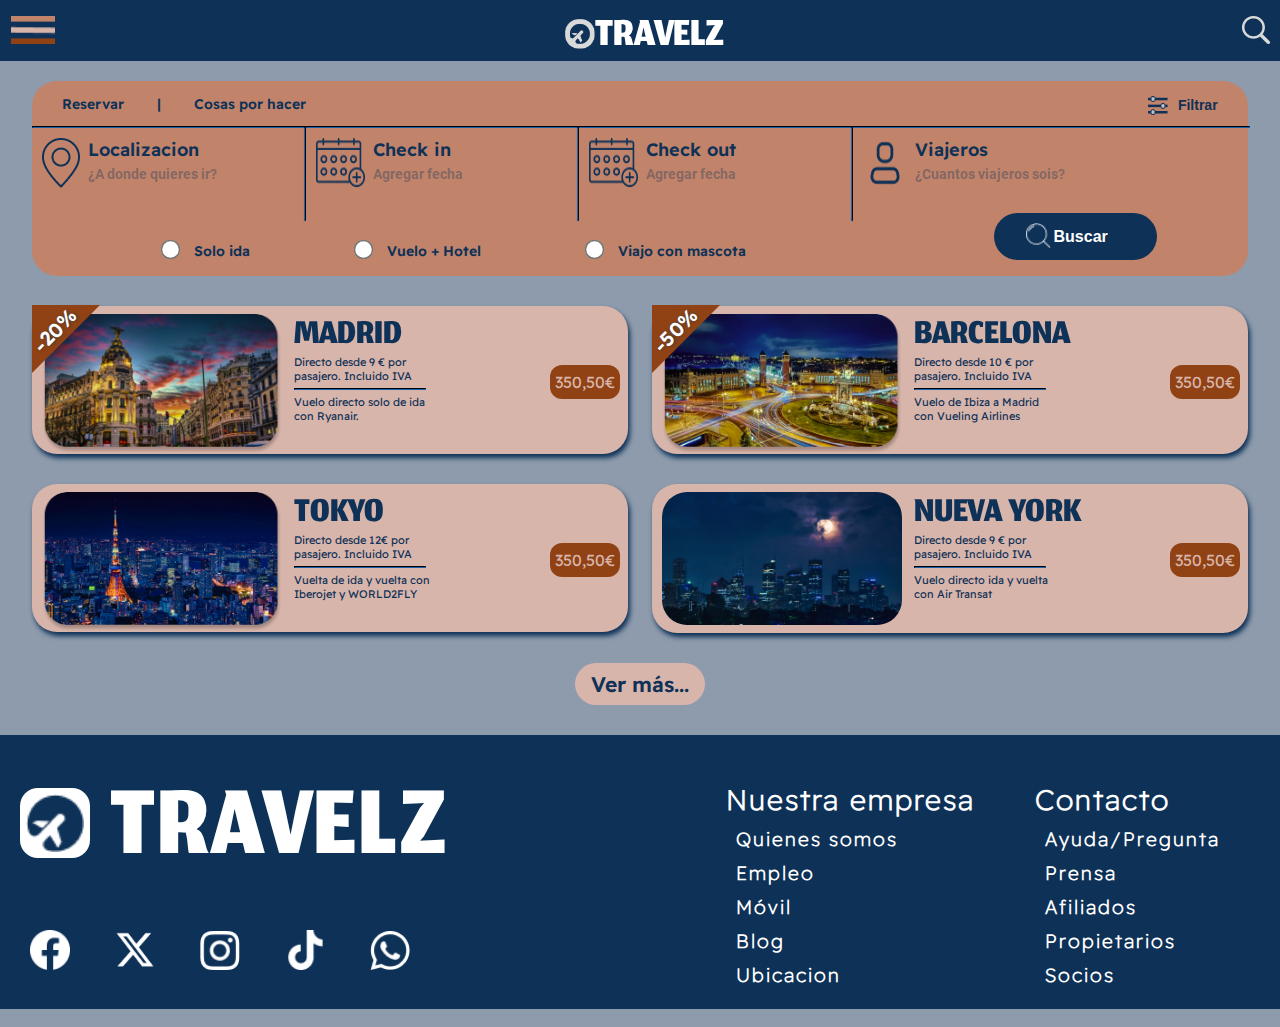
==== commit e9993d41: "Triangulo Christian y Cards Diego modified:   estilo.css modified:   index.html" ====
--- a/index.html
+++ b/index.html
@@ -96,67 +96,63 @@
     <div class="clearfix"></div>
 
     <!--Cartas de viajes en oferta-->
-    <section class="contenedorCards cards">
-
-        <h2 class="solo-escritorio">DESTINOS DESTACADOS</h2>
-        <div id="nuevoContenedorEscritorio">
+    <section class="contenedorProductos">
+
+        <h2 class="soloEscritorio destinosH2">DESTINOS DESTACADOS</h2>
+        <div class="contenedorTarjetas">
             <article class="cardViaje">
                 <div class="descuento"></div>
                 <span class="desc-text">-20%</span>
-                <!-- Diego <div class="label-discount"><span>-50%</span></div> -->
-                <img src="./imagenes/image 9.png" alt="Foto Madrid">
-                <div>
-                    <h2>MADRID</h2>
-                    <div>
-                        <button>350,50€</button>
-                        <p>
+                <img class="imagenTarjeta" src="./imagenes/image 9.png" alt="Foto Madrid">
+                <div class="contenedorTitulo-Texto-boton-Tarjeta">
+                    <h2 class="tituloTarjeta">MADRID</h2>
+                    <div class="contenedorTexto-boton-Tarjeta">
+                        <button class="botonTarjeta">350,50€</button>
+                        <p class="textoTarjeta1">
                             Directo desde 9 € por<br>
                             pasajero. Incluido IVA
                         </p>
-                        <hr>
-                        <p>
+                        <hr class="separadorTextoTarjeta">
+                        <p class="textoTarjeta2">
                             Vuelo directo solo de ida<br>
                             con Ryanair.
                         </p>
                     </div>
                 </div>
             </article>
-
             <article class="cardViaje">
                 <div class="descuento"></div>
                 <span class="desc-text">-50%</span>
-                
-                
-                <img src="./imagenes/image 14.png" alt="Foto Barcelona">
-                <div>
-                    <h2>BARCELONA</h2>
-                    <div>
-                        <button>350,50€</button>
-                        <p>
+                <img class="imagenTarjeta" src="./imagenes/image 14.png" alt="Foto Barcelona">
+                <div class="contenedorTitulo-Texto-boton-Tarjeta">
+                    <h2 class="tituloTarjeta">BARCELONA</h2>
+                    <div class="contenedorTexto-boton-Tarjeta">
+                        <button class="botonTarjeta">350,50€</button>
+                        <p class="textoTarjeta1">
                             Directo desde 10 € por<br>
                             pasajero. Incluido IVA
                         </p>
-                        <hr>
-                        <p>
+                        <hr class="separadorTextoTarjeta">
+                        <p class="textoTarjeta2">
                             Vuelo de Ibiza a Madrid<br>
                             con Vueling Airlines
                         </p>
-
-                    </div>
-                </div>
-            </article>
-            <article class="cardViaje">
-                <img src="./imagenes/image 27.png" alt="Foto Nueva York">
-                <div>
-                    <h2>NUEVA YORK</h2>
-                    <div>
-                        <button>350,50€</button>
-                        <p>
+                    </div>
+                </div>
+            </article>
+            <hr class="soloEscritorio separadorTarjetas">
+            <article class="cardViaje">
+                <img class="imagenTarjeta" src="./imagenes/image 27.png" alt="Foto Nueva York">
+                <div class="contenedorTitulo-Texto-boton-Tarjeta">
+                    <h2 class="tituloTarjeta">NUEVA YORK</h2>
+                    <div class="contenedorTexto-boton-Tarjeta">
+                        <button class="botonTarjeta">350,50€</button>
+                        <p class="textoTarjeta1">
                             Directo desde 9 € por<br>
                             pasajero. Incluido IVA
                         </p>
-                        <hr>
-                        <p>
+                        <hr class="separadorTextoTarjeta">
+                        <p class="textoTarjeta2">
                             Vuelo directo ida y vuelta<br>
                             con Air Transat
                         </p>
@@ -164,29 +160,29 @@
                 </div>
             </article>
             <article class="cardViaje">
-                <img src="./imagenes/image 15.png" alt="Foto Tokyo">
-
-                <div>
-                    <h2>TOKYO</h2>
-                    <div>
-                        <button>350,50€</button>
-                        <p>
+                <img class="imagenTarjeta" src="./imagenes/image 15.png" alt="Foto Tokyo">
+                <div class="contenedorTitulo-Texto-boton-Tarjeta">
+                    <h2 class="tituloTarjeta">TOKYO</h2>
+                    <div class="contenedorTexto-boton-Tarjeta">
+                        <button class="botonTarjeta">350,50€</button>
+                        <p class="textoTarjeta1">
                             Directo desde 12€ por<br>
                             pasajero. Incluido IVA
                         </p>
-                        <hr>
-                        <p>
+                        <hr class="separadorTextoTarjeta">
+                        <p class="textoTarjeta2">
                             Vuelta de ida y vuelta con<br>
                             Iberojet y WORLD2FLY
                         </p>
                     </div>
                 </div>
             </article>
-        </div>
-
+            <hr class="soloEscritorio separadorTarjetas">
+        </div>
         <div class="separadorFloat"></div>
         <button class="btnVerMas">Ver más...</button>
     </section>
+
 
     <!--Footer para conocer la empresa-->
     <footer class="pie movil">
--- a/estilo.css
+++ b/estilo.css
@@ -737,97 +737,37 @@
     }
 }
 
-/*Cartas de viajes*/
-.solo-escritorio {
+/*Elementos ocultos*/
+.soloEscritorio {
     display: none;
 }
 
-.cards {
+.contenedorProductos {
     margin-top: 30px;
     position: relative;
+    color: #0E3157;
+}
+
+.contenedorTarjetas {
+    margin: 0 auto;
+    width: 95%;
 }
 
 .cardViaje {
-    position: relative; /*Añadido por Christian para los triangulos*/
+    position: relative;
+    /*Añadido por Christian para los triangulos*/
     background-color: #d8b5ab;
     border-radius: 25px;
-    height: 110px;
     margin-bottom: 30px;
-    padding-bottom: 5px;
+    padding-top: 3px;
 }
 
 .cardViaje:nth-of-type(2) {
     box-shadow: 2px 4px 5px #DE683C;
 }
 
-.cardViaje img {
-    float: left;
-    border-radius: 25px;
-    width: 114px;
-    margin-top: 5px;
-    height: 98px;
-    margin-right: 10px;
-    margin-left: 10px;
-}
-
-.cardViaje button {
-    float: right;
-    width: auto;
-    padding: 10px 3px;
-    border-radius: 15px;
-    background-color: #904214;
-    color: #d8b5ab;
-    font-size: 1.6rem;
-    font-family: "Readex Pro";
-    margin-right: 12px;
-
-
-}
-
-.cardViaje div {
-    color: #0E3157;
-
-}
-
-.cardViaje div h2 {
-    font-family: 'Jomhuria';
-    font-size: 5rem;
-    font-weight: 400;
-}
-
-.cardViaje div div {
-    margin-top: -12px;
-}
-
-.cardViaje div div {
-    font-family: 'Readex Pro';
-    font-size: 1.1rem;
-}
-
-.cardViaje div div hr {
-    width: 130px;
-    margin-bottom: 5px;
-    margin-top: 5px;
-}
-
-.separadorFloat {
-    clear: both;
-    content: none;
-}
-
-.btnVerMas {
-    font-family: "Readex Pro";
-    font-size: 2.1rem;
-    font-weight: 600;
-    background-color: #D8B5AB;
-    color: #0E3157;
-    width: 129px;
-    height: 42px;
-    border-radius: 25px;
-    margin-bottom: 30px;
-    position: relative;
-    left: 50%;
-    transform: translate(-50%);
+.contenedorTexto-boton-Tarjeta {
+    padding-bottom: 5px;
 }
 
 /*Descuento Madrid y Barcelona*/
@@ -837,6 +777,7 @@
     border-top: 34.5px solid #904214;
     border-bottom: 34.5px solid transparent;
     position: absolute;
+    top: -0.7px;
 }
 
 .desc-text {
@@ -850,8 +791,71 @@
     left: -3px;
 }
 
-
-/*DIEGO*/
+.imagenTarjeta {
+    float: left;
+    border-radius: 25px;
+    width: 115px;
+    margin-top: 5px;
+    height: 100px;
+    margin-right: 12px;
+    margin-left: 10px;
+}
+
+/*Debido a que la imágen no tiene la altura adecuada*/
+.cardViaje img[alt="Foto Nueva York"] {
+    height: 97px;
+}
+
+.botonTarjeta {
+    float: right;
+    padding: 10px 4px;
+    border-radius: 15px;
+    background-color: #904214;
+    color: #d8b5ab;
+    font-size: 1.6rem;
+    font-family: "Readex Pro";
+    margin-right: 12px;
+}
+
+.tituloTarjeta {
+    font-family: 'Jomhuria';
+    font-size: 5rem;
+    font-weight: 400;
+}
+
+.contenedorTexto-boton-Tarjeta {
+    margin-top: -12px;
+    font-family: 'Readex Pro';
+    font-size: 1.1rem;
+}
+
+.separadorTextoTarjeta {
+    width: 130px;
+    margin-bottom: 5px;
+    margin-top: 5px;
+}
+
+.separadorFloat {
+    clear: both;
+    content: none;
+}
+
+.btnVerMas {
+    font-family: "Readex Pro";
+    font-size: 2.1rem;
+    font-weight: 600;
+    background-color: #D8B5AB;
+    color: #0E3157;
+    width: 130px;
+    height: 42px;
+    border-radius: 25px;
+    margin-bottom: 30px;
+    position: relative;
+    left: 50%;
+    transform: translate(-50%);
+}
+
+/*DIEGO NUEVO CODIGO*/
 @media screen and (min-width: 1024px) {
     .cardViaje {
         width: 49%;
@@ -860,31 +864,32 @@
 
     .cardViaje:nth-child(odd) {
         float: left;
-        margin-right: 5px;
     }
 
     .cardViaje:nth-child(even) {
         float: right;
     }
 
-    .cardViaje img {
-        width: 50%;
-        height: auto;
-    }
-
-    .cardViaje div h2 {
+    .imagenTarjeta {
+        width: 240px;
+        height: 140px;
+    }
+
+    /*Debido a que la imágen no tiene la altura adecuada*/
+    .cardViaje img[alt="Foto Nueva York"] {
+        height: 133px;
+        margin-bottom: 8px;
+    }
+
+    .tituloTarjeta {
         font-size: 5.6rem;
     }
 
-    .cardViaje div div {
+    .contenedorTexto-boton-Tarjeta {
         margin-top: -10px;
     }
 
-    .cardViaje img {
-        margin-right: 10px;
-    }
-
-    .cardViaje div div button {
+    .botonTarjeta {
         margin-top: 10px;
         float: right;
         width: auto;
@@ -894,39 +899,45 @@
         color: #d8b5ab;
         font-size: 1.6rem;
         font-family: "Readex Pro";
-        margin-right: 5px;
-
-    }
-
+        margin-right: 8px;
+
+    }
+
+    /*El siguiente selector podría ser .cardViaje pero no tiene la misma puntuación y no aplica el cambio*/
     .cardViaje:nth-child(1n-1) {
         box-shadow: 2px 4px 5px #0E3157;
     }
-
-
 }
 
 @media screen and (min-width: 1366px) {
-    .cardViaje div h2 {
-        font-size: 8rem;
-    }
-
-    .cardViaje div div button {
-        padding: 8px 10px;
+    .tituloTarjeta {
+        font-size: 7rem;
+    }
+
+    .botonTarjeta {
+        padding: 8px 9px;
         font-size: 2.2rem;
         margin-right: 15px;
     }
 
-    .cardViaje div div {
+    .contenedorTexto-boton-Tarjeta {
         font-size: 1.5rem;
-
-    }
-
-    .cardViaje div div hr {
-        width: 27%;
+    }
+
+    .separadorTextoTarjeta {
+        width: 180px;
     }
 
     .cardViaje img {
-        width: 47%;
+        width: 300px;
+        height: 180px;
+    }
+
+
+    /*Debido a que la imágen no tiene la altura adecuada*/
+    .cardViaje img[alt="Foto Nueva York"] {
+        height: 172px;
+        margin-bottom: 9px;
     }
 
     .btnVerMas {
@@ -938,7 +949,7 @@
 
 
 @media screen and (min-width: 1920px) {
-    .solo-escritorio {
+    .soloEscritorio.destinosH2 {
         display: block;
         font-family: 'Readex Pro';
         font-size: 6.5rem;
@@ -946,49 +957,74 @@
         color: #D9D9D9;
         text-align: center;
         margin-bottom: 40px;
-        margin-top: 20px;
-    }
-
-    section.cards.contenedorCards {
+        padding-top: 16px;
+    }
+
+    .contenedorProductos {
         background-image: url(imagenes/DestinosDestacados-Transparente.png);
         background-size: cover;
-        min-width: 100vw;
         margin-top: 60px;
     }
 
-    #nuevoContenedorEscritorio>.cardViaje {
+    .cardViaje {
         width: 31.5%;
-        height: 230px;
-    }
-
-    #nuevoContenedorEscritorio>.cardViaje:nth-child(odd) {
-        margin-left: 8%;
-    }
-
-    #nuevoContenedorEscritorio>.cardViaje:nth-child(even) {
-        margin-right: 8%;
-
+        height: 225px;
+    }
+
+    .cardViaje:nth-child(odd) {
+        margin-left: 7%;
+    }
+
+    .cardViaje:nth-child(even) {
+        margin-right: 7%;
+
+    }
+
+    .tituloTarjeta {
+        margin-top: 15px;
     }
 
     .cardViaje img {
         width: 232px;
         height: 197px;
-        margin-top: 18px;
-    }
-
-    .cardViaje div h2 {
-        font-size: 6.6rem;
-        margin-top: 25px;
-    }
-
-    .cardViaje div div {
+        margin-top: 15px;
+        margin-left: 15px;
+    }
+
+    /*Debido a que la imágen no tiene la altura adecuada*/
+    .cardViaje img[alt="Foto Nueva York"] {
+        height: 187px;
+        margin-bottom: 8px;
+    }
+
+    .contenedorTexto-boton-Tarjeta {
         font-size: 1.6rem;
     }
 
-    .cardViaje div div button {
+    .botonTarjeta {
         padding: 18px;
     }
-}
+
+    .btnVerMas {
+        width: 275px;
+        height: 90px;
+        font-size: 3.8rem;
+        border-radius: 35px;
+    }
+
+    .cardViaje {
+        margin-bottom: 0;
+    }
+
+    .soloEscritorio.separadorTarjetas {
+        display: inline-block;
+        background-color: #D9D9D9;
+        height: 5px;
+        width: 86%;
+        margin: 60px 0 60px 7%;
+    }
+}
+
 
 /* Footer*/
 .pie {
